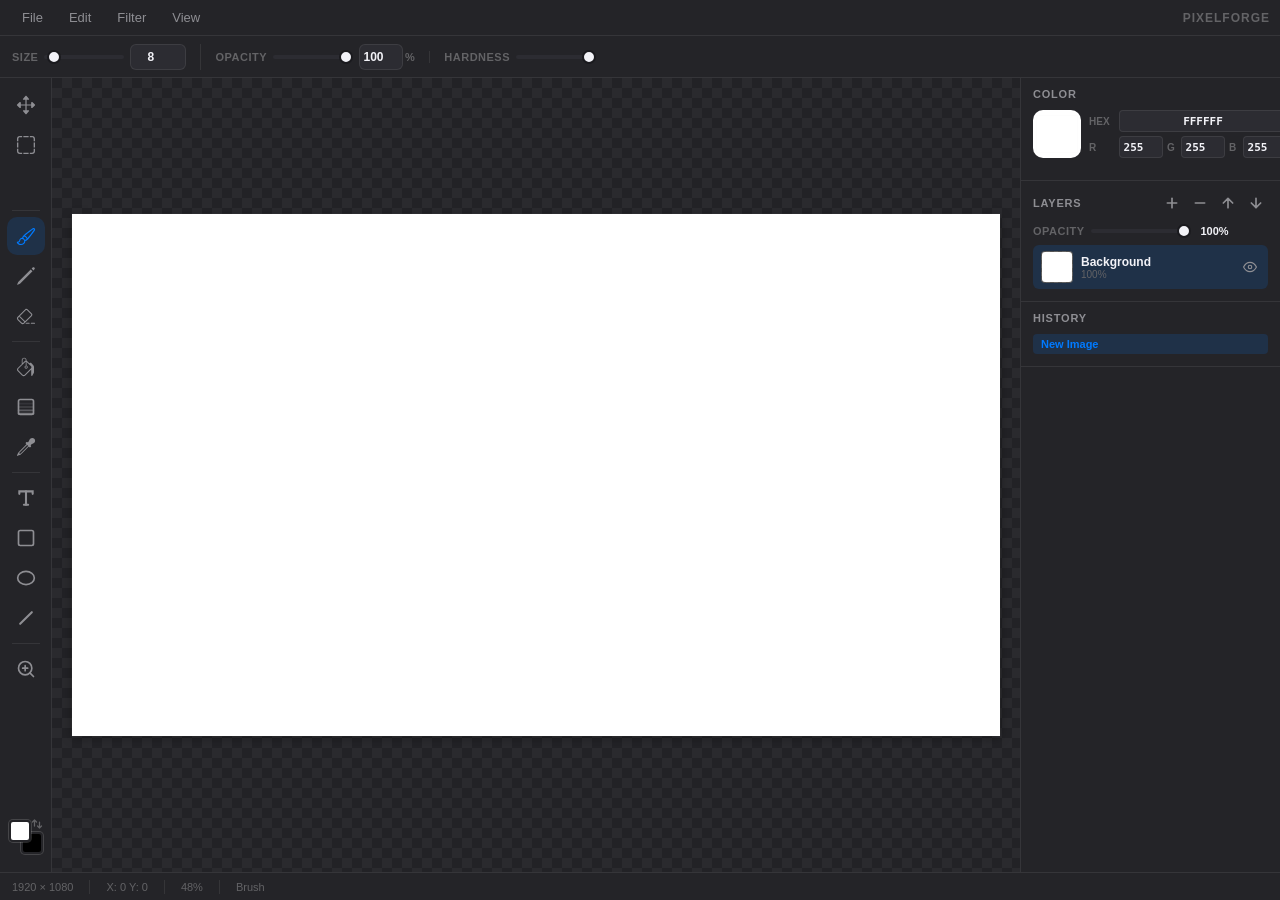
==== index.html @ f6a5c78e "Add files via upload" ====
<!DOCTYPE html>
<html lang="en">
<head>
<meta charset="UTF-8">
<meta name="viewport" content="width=device-width, initial-scale=1.0">
<title>PixelForge — Image Editor</title>
<link rel="stylesheet" href="style.css">
</head>
<body>

<!-- ═══════════════════ MENU BAR ═══════════════════ -->
<div class="menubar">
  <div class="menu-item" data-menu="file">File
    <div class="menu-dropdown" id="menu-file">
      <button class="menu-action" onclick="newImage()">New <span class="shortcut">Ctrl+N</span></button>
      <button class="menu-action" onclick="openImage()">Open <span class="shortcut">Ctrl+O</span></button>
      <div class="menu-sep"></div>
      <button class="menu-action" onclick="saveImage('png')">Export PNG <span class="shortcut">Ctrl+S</span></button>
      <button class="menu-action" onclick="saveImage('jpg')">Export JPG <span class="shortcut">Ctrl+Shift+S</span></button>
      <button class="menu-action" onclick="saveImage('webp')">Export WebP</button>
    </div>
  </div>
  <div class="menu-item" data-menu="edit">Edit
    <div class="menu-dropdown" id="menu-edit">
      <button class="menu-action" onclick="doUndo()">Undo <span class="shortcut">Ctrl+Z</span></button>
      <button class="menu-action" onclick="doRedo()">Redo <span class="shortcut">Ctrl+Y</span></button>
      <div class="menu-sep"></div>
      <button class="menu-action" onclick="selectAll()">Select All <span class="shortcut">Ctrl+A</span></button>
      <button class="menu-action" onclick="clearSelection()">Deselect <span class="shortcut">Ctrl+D</span></button>
      <div class="menu-sep"></div>
      <button class="menu-action" onclick="deleteSelection()">Delete Selection <span class="shortcut">Del</span></button>
      <button class="menu-action" onclick="cropToSelection()">Crop to Selection</button>
    </div>
  </div>
  <div class="menu-item" data-menu="filter">Filter
    <div class="menu-dropdown" id="menu-filter">
      <button class="menu-action" onclick="openFilter('brightness')">Brightness / Contrast</button>
      <button class="menu-action" onclick="openFilter('hsl')">Hue / Saturation</button>
      <div class="menu-sep"></div>
      <button class="menu-action" onclick="openFilter('blur')">Gaussian Blur</button>
      <button class="menu-action" onclick="openFilter('sharpen')">Sharpen</button>
      <div class="menu-sep"></div>
      <button class="menu-action" onclick="openFilter('invert')">Invert Colors</button>
      <button class="menu-action" onclick="openFilter('grayscale')">Grayscale</button>
      <button class="menu-action" onclick="openFilter('sepia')">Sepia</button>
    </div>
  </div>
  <div class="menu-item" data-menu="view">View
    <div class="menu-dropdown" id="menu-view">
      <button class="menu-action" onclick="zoomIn()">Zoom In <span class="shortcut">Ctrl+=</span></button>
      <button class="menu-action" onclick="zoomOut()">Zoom Out <span class="shortcut">Ctrl+-</span></button>
      <button class="menu-action" onclick="zoomFit()">Fit to Window <span class="shortcut">Ctrl+0</span></button>
      <button class="menu-action" onclick="zoom100()">100% <span class="shortcut">Ctrl+1</span></button>
    </div>
  </div>
  <span class="app-title">PixelForge</span>
</div>

<!-- ═══════════════════ OPTIONS BAR ═══════════════════ -->
<div class="options-bar" id="optionsBar">
  <div class="opt-group" id="opt-size">
    <span class="opt-label">Size</span>
    <input type="range" class="opt-range" id="brushSize" min="1" max="200" value="8">
    <input type="number" class="opt-input" id="brushSizeNum" value="8" min="1" max="500">
  </div>
  <div class="opt-group" id="opt-opacity">
    <span class="opt-label">Opacity</span>
    <input type="range" class="opt-range" id="toolOpacity" min="1" max="100" value="100">
    <input type="number" class="opt-input" id="toolOpacityNum" value="100" min="1" max="100" style="width:44px">
    <span class="opt-label" style="margin-left:-4px">%</span>
  </div>
  <div class="opt-group" id="opt-hardness">
    <span class="opt-label">Hardness</span>
    <input type="range" class="opt-range" id="brushHardness" min="0" max="100" value="100">
  </div>
  <div class="opt-group hidden" id="opt-fill-mode">
    <span class="opt-label">Fill</span>
    <select class="opt-select" id="shapeFillMode">
      <option value="stroke">Stroke</option>
      <option value="fill">Fill</option>
      <option value="both">Both</option>
    </select>
  </div>
  <div class="opt-group hidden" id="opt-stroke-width">
    <span class="opt-label">Stroke</span>
    <input type="number" class="opt-input" id="shapeStrokeWidth" value="2" min="1" max="50" style="width:44px">
  </div>
  <div class="opt-group hidden" id="opt-font">
    <span class="opt-label">Font</span>
    <select class="opt-select" id="textFont">
      <option value="Arial">Arial</option>
      <option value="Helvetica">Helvetica</option>
      <option value="Georgia">Georgia</option>
      <option value="Times New Roman">Times New Roman</option>
      <option value="Courier New">Courier New</option>
      <option value="Verdana">Verdana</option>
      <option value="Impact">Impact</option>
    </select>
    <input type="number" class="opt-input" id="textSize" value="24" min="6" max="400" style="width:50px">
    <span class="opt-label" style="margin-left:-4px">px</span>
  </div>
  <div class="opt-group hidden" id="opt-gradient-type">
    <span class="opt-label">Type</span>
    <select class="opt-select" id="gradientType">
      <option value="linear">Linear</option>
      <option value="radial">Radial</option>
    </select>
  </div>
  <div class="opt-group hidden" id="opt-tolerance">
    <span class="opt-label">Tolerance</span>
    <input type="range" class="opt-range" id="fillTolerance" min="0" max="255" value="32">
    <input type="number" class="opt-input" id="fillToleranceNum" value="32" min="0" max="255" style="width:44px">
  </div>
  <div class="opt-group hidden" id="opt-select-type">
    <span class="opt-label">Shape</span>
    <select class="opt-select" id="selectShape">
      <option value="rect">Rectangle</option>
      <option value="ellipse">Ellipse</option>
    </select>
  </div>
</div>

<!-- ═══════════════════ APP BODY ═══════════════════ -->
<div class="app-body">

  <!-- ═══ TOOLBAR ═══ -->
  <div class="toolbar" id="toolbarEl">
    <button class="tool-btn active" data-tool="move" title="Move (V)">
      <span class="tool-icon" style="-webkit-mask-image:url(assets/icons_ui/move.svg);mask-image:url(assets/icons_ui/move.svg)"></span>
    </button>
    <button class="tool-btn" data-tool="select" title="Select (M)">
      <span class="tool-icon" style="-webkit-mask-image:url(assets/icons_ui/rectangle_select.svg);mask-image:url(assets/icons_ui/rectangle_select.svg)"></span>
    </button>
    <button class="tool-btn" data-tool="lasso" title="Lasso (L)">
      <span class="tool-icon" style="-webkit-mask-image:url(file:///C:/Custom%20Scripts/HTML/7%20Web%20Image%20Editor/assets/icons_ui/lasso.svg);mask-image:url(file:///C:/Custom%20Scripts/HTML/7%20Web%20Image%20Editor/assets/icons_ui/lasso.svg)"></span>
    </button>

    <div class="tool-sep"></div>

    <button class="tool-btn" data-tool="brush" title="Brush (B)">
      <span class="tool-icon" style="-webkit-mask-image:url(https://scottsimon1180.github.io/Web-Image-Editor/brush.svg);mask-image:url(https://scottsimon1180.github.io/Web-Image-Editor/brush.svg)"></span>
    </button>
    <button class="tool-btn" data-tool="pencil" title="Pencil (P)">
      <span class="tool-icon" style="-webkit-mask-image:url(assets/icons_ui/pencil.svg);mask-image:url(assets/icons_ui/pencil.svg)"></span>
    </button>
    <button class="tool-btn" data-tool="eraser" title="Eraser (E)">
      <span class="tool-icon" style="-webkit-mask-image:url(assets/icons_ui/eraser.svg);mask-image:url(assets/icons_ui/eraser.svg)"></span>
    </button>

    <div class="tool-sep"></div>

    <button class="tool-btn" data-tool="fill" title="Fill (G)">
      <span class="tool-icon" style="-webkit-mask-image:url(assets/icons_ui/bucket.svg);mask-image:url(assets/icons_ui/bucket.svg)"></span>
    </button>
    <button class="tool-btn" data-tool="gradient" title="Gradient (D)">
      <svg viewBox="0 0 24 24" fill="none" stroke="currentColor" stroke-width="2" stroke-linecap="round"><rect x="3" y="3" width="18" height="18" rx="2"/><line x1="3" y1="12" x2="21" y2="12" opacity="0.3"/><line x1="3" y1="8" x2="21" y2="8" opacity="0.15"/><line x1="3" y1="16" x2="21" y2="16" opacity="0.5"/><line x1="3" y1="20" x2="21" y2="20" opacity="0.7"/></svg>
    </button>
    <button class="tool-btn" data-tool="eyedropper" title="Eyedropper (I)">
      <span class="tool-icon" style="-webkit-mask-image:url(assets/icons_ui/eyedroper.svg);mask-image:url(assets/icons_ui/eyedroper.svg)"></span>
    </button>

    <div class="tool-sep"></div>

    <button class="tool-btn" data-tool="text" title="Text (T)">
      <svg viewBox="0 0 24 24" fill="none" stroke="currentColor" stroke-width="2.5" stroke-linecap="round"><polyline points="4 7 4 4 20 4 20 7"/><line x1="9.5" y1="20" x2="14.5" y2="20"/><line x1="12" y1="4" x2="12" y2="20"/></svg>
    </button>
    <button class="tool-btn" data-tool="rect" title="Rectangle (U)">
      <svg viewBox="0 0 24 24" fill="none" stroke="currentColor" stroke-width="2" stroke-linecap="round"><rect x="3" y="3" width="18" height="18" rx="2"/></svg>
    </button>
    <button class="tool-btn" data-tool="ellipse" title="Ellipse (O)">
      <svg viewBox="0 0 24 24" fill="none" stroke="currentColor" stroke-width="2"><ellipse cx="12" cy="12" rx="10" ry="8"/></svg>
    </button>
    <button class="tool-btn" data-tool="line" title="Line (N)">
      <svg viewBox="0 0 24 24" fill="none" stroke="currentColor" stroke-width="2.5" stroke-linecap="round"><line x1="5" y1="19" x2="19" y2="5"/></svg>
    </button>

    <div class="tool-sep"></div>

    <button class="tool-btn" data-tool="zoom" title="Zoom (Z)">
      <svg viewBox="0 0 24 24" fill="none" stroke="currentColor" stroke-width="2" stroke-linecap="round"><circle cx="11" cy="11" r="8"/><line x1="21" y1="21" x2="16.65" y2="16.65"/><line x1="11" y1="8" x2="11" y2="14"/><line x1="8" y1="11" x2="14" y2="11"/></svg>
    </button>

    <!-- Color wells -->
    <div class="color-wells">
      <div class="color-swap" onclick="swapColors()" title="Swap colors (X)">
        <svg viewBox="0 0 24 24" fill="none" stroke="currentColor" stroke-width="2.5" stroke-linecap="round"><path d="M7 16V4m0 0L3 8m4-4 4 4M17 8v12m0 0 4-4m-4 4-4-4"/></svg>
      </div>
      <div class="color-well fg" id="fgWell" title="Foreground color"></div>
      <div class="color-well bg" id="bgWell" title="Background color"></div>
    </div>
  </div>

  <!-- ═══ WORKSPACE ═══ -->
  <div class="workspace" id="workspace">
    <div class="canvas-wrapper" id="canvasWrapper">
      <canvas id="compositeCanvas"></canvas>
      <canvas id="overlayCanvas"></canvas>
    </div>
  </div>

  <!-- ═══ PANELS ═══ -->
  <div class="panels">
    <!-- Color Panel -->
    <div class="panel">
      <div class="panel-header">
        <span class="panel-title">Color</span>
      </div>
      <div class="panel-body">
        <div class="color-preview-row">
          <div class="color-preview-swatch" id="colorSwatchPreview" style="background:#ffffff">
            <input type="color" id="mainColorPicker" value="#ffffff">
          </div>
          <div class="color-fields">
            <div class="color-field-row">
              <span class="color-field-label">HEX</span>
              <input class="color-field-input" id="hexInput" value="FFFFFF" maxlength="6">
            </div>
            <div class="color-field-row">
              <span class="color-field-label">R</span>
              <input class="color-field-input" id="rInput" type="number" value="255" min="0" max="255">
              <span class="color-field-label" style="width:10px">G</span>
              <input class="color-field-input" id="gInput" type="number" value="255" min="0" max="255">
              <span class="color-field-label" style="width:10px">B</span>
              <input class="color-field-input" id="bInput" type="number" value="255" min="0" max="255">
            </div>
          </div>
        </div>
      </div>
    </div>

    <!-- Layers Panel -->
    <div class="panel">
      <div class="panel-header">
        <span class="panel-title">Layers</span>
        <div class="panel-actions">
          <button class="panel-btn" onclick="addLayer()" title="Add Layer">
            <svg viewBox="0 0 24 24" fill="none" stroke="currentColor" stroke-width="2.5" stroke-linecap="round"><line x1="12" y1="5" x2="12" y2="19"/><line x1="5" y1="12" x2="19" y2="12"/></svg>
          </button>
          <button class="panel-btn" onclick="deleteLayer()" title="Delete Layer">
            <svg viewBox="0 0 24 24" fill="none" stroke="currentColor" stroke-width="2.5" stroke-linecap="round"><line x1="5" y1="12" x2="19" y2="12"/></svg>
          </button>
          <button class="panel-btn" onclick="moveLayerUp()" title="Move Up">
            <svg viewBox="0 0 24 24" fill="none" stroke="currentColor" stroke-width="2.5" stroke-linecap="round"><path d="M12 19V5m0 0-7 7m7-7 7 7"/></svg>
          </button>
          <button class="panel-btn" onclick="moveLayerDown()" title="Move Down">
            <svg viewBox="0 0 24 24" fill="none" stroke="currentColor" stroke-width="2.5" stroke-linecap="round"><path d="M12 5v14m0 0 7-7m-7 7-7-7"/></svg>
          </button>
        </div>
      </div>
      <div class="panel-body">
        <div class="opt-group" style="margin-bottom:8px">
          <span class="opt-label">Opacity</span>
          <input type="range" class="opt-range" id="layerOpacity" min="0" max="100" value="100" style="width:100px">
          <span id="layerOpacityVal" style="font-size:11px;color:var(--text);font-weight:700;width:32px;text-align:right">100%</span>
        </div>
        <div class="layers-list" id="layersList"></div>
      </div>
    </div>

    <!-- History Panel -->
    <div class="panel">
      <div class="panel-header">
        <span class="panel-title">History</span>
      </div>
      <div class="panel-body">
        <div class="history-list" id="historyList"></div>
      </div>
    </div>
  </div>
</div>

<!-- ═══════════════════ STATUS BAR ═══════════════════ -->
<div class="statusbar">
  <span class="status-item" id="statusSize">1920 × 1080</span>
  <span class="status-sep"></span>
  <span class="status-item" id="statusPos">X: 0  Y: 0</span>
  <span class="status-sep"></span>
  <span class="status-item" id="statusZoom">100%</span>
  <span class="status-sep"></span>
  <span class="status-item" id="statusTool">Move</span>
</div>

<!-- ═══════════════════ NEW IMAGE MODAL ═══════════════════ -->
<div class="modal-overlay" id="newImageModal">
  <div class="modal">
    <div class="modal-title">New Image</div>
    <div class="modal-row">
      <span class="modal-label">Width</span>
      <input type="number" class="modal-input" id="newWidth" value="1920" min="1" max="8192">
    </div>
    <div class="modal-row">
      <span class="modal-label">Height</span>
      <input type="number" class="modal-input" id="newHeight" value="1080" min="1" max="8192">
    </div>
    <div class="modal-row">
      <span class="modal-label">Background</span>
      <select class="opt-select" id="newBg" style="flex:1;height:32px">
        <option value="white">White</option>
        <option value="black">Black</option>
        <option value="transparent">Transparent</option>
      </select>
    </div>
    <div class="modal-buttons">
      <button class="modal-btn" onclick="closeModal('newImageModal')">Cancel</button>
      <button class="modal-btn primary" onclick="createNewImage()">Create</button>
    </div>
  </div>
</div>

<!-- ═══════════════════ FILTER MODAL ═══════════════════ -->
<div class="modal-overlay" id="filterModal">
  <div class="modal" style="min-width:380px">
    <div class="modal-title" id="filterTitle">Filter</div>
    <div class="filter-preview"><canvas id="filterPreviewCanvas"></canvas></div>
    <div id="filterControls"></div>
    <div class="modal-buttons">
      <button class="modal-btn" onclick="closeModal('filterModal')">Cancel</button>
      <button class="modal-btn primary" onclick="applyFilter()">Apply</button>
    </div>
  </div>
</div>

<!-- Hidden file input -->
<input type="file" id="fileInput" accept="image/*">


<script src="script.js"></script>
</body>
</html>
---- style.css ----
:root {
  --bg: #1a1a1e;
  --bg-secondary: #242428;
  --bg-tertiary: #2c2c32;
  --bg-hover: #35353d;
  --bg-active: #3e3e48;
  --surface: #2a2a30;
  --surface-raised: #323238;
  --border: rgba(255,255,255,0.08);
  --border-strong: rgba(255,255,255,0.14);
  --text: #f2f2f7;
  --text-secondary: #8e8e93;
  --text-tertiary: #636366;
  --accent: #007aff;
  --accent-hover: #0a84ff;
  --accent-dim: rgba(0,122,255,0.15);
  --danger: #ff3b30;
  --success: #34c759;
  --warning: #ff9500;
  --radius-sm: 6px;
  --radius-md: 10px;
  --radius-lg: 14px;
  --shadow: 0 4px 20px rgba(0,0,0,0.35);
  --shadow-lg: 0 12px 40px rgba(0,0,0,0.5);
  --toolbar-width: 52px;
  --panel-width: 260px;
  --menubar-height: 36px;
  --options-height: 42px;
  --statusbar-height: 28px;
  --font: -apple-system, BlinkMacSystemFont, "SF Pro Display", "Segoe UI", Roboto, Helvetica, Arial, sans-serif;
}

*, *::before, *::after { margin:0; padding:0; box-sizing:border-box; }

html, body {
  width:100%; height:100%; overflow:hidden;
  font-family: var(--font);
  background: var(--bg);
  color: var(--text);
  font-size: 13px;
  user-select: none;
  -webkit-user-select: none;
}

/* ══════════════════ MENU BAR ══════════════════ */
.menubar {
  height: var(--menubar-height);
  background: var(--bg-secondary);
  border-bottom: 1px solid var(--border);
  display: flex;
  align-items: center;
  padding: 0 10px;
  gap: 2px;
  z-index: 200;
  position: relative;
}

.menu-item {
  padding: 4px 12px;
  border-radius: var(--radius-sm);
  font-size: 13px;
  font-weight: 500;
  color: var(--text-secondary);
  cursor: pointer;
  position: relative;
  background: none;
  border: none;
  outline: none;
  display: inline-block;
}
.menu-item:hover, .menu-item.open { background: var(--bg-hover); color: var(--text); }

.menu-dropdown {
  display: none;
  position: absolute;
  top: calc(100% + 4px);
  left: 0;
  min-width: 220px;
  background: var(--bg-tertiary);
  border: 1px solid var(--border-strong);
  border-radius: var(--radius-md);
  padding: 4px;
  box-shadow: var(--shadow-lg);
  z-index: 300;
}
.menu-dropdown.show { display: block; }

.menu-action {
  display: flex;
  align-items: center;
  justify-content: space-between;
  padding: 6px 12px;
  border-radius: var(--radius-sm);
  cursor: pointer;
  font-size: 12.5px;
  color: var(--text);
  background: none;
  border: none;
  width: 100%;
  text-align: left;
  outline: none;
}
.menu-action:hover { background: var(--accent); color: #fff; }
.menu-action .shortcut { color: var(--text-tertiary); font-size: 11px; font-weight: 500; }
.menu-action:hover .shortcut { color: rgba(255,255,255,0.7); }
.menu-sep { height: 1px; background: var(--border); margin: 4px 8px; }

.app-title {
  margin-left: auto;
  font-size: 12px;
  font-weight: 700;
  letter-spacing: 1px;
  text-transform: uppercase;
  color: var(--text-tertiary);
}

/* ══════════════════ OPTIONS BAR ══════════════════ */
.options-bar {
  height: var(--options-height);
  background: var(--bg-secondary);
  border-bottom: 1px solid var(--border);
  display: flex;
  align-items: center;
  padding: 0 12px;
  gap: 14px;
  z-index: 100;
}

.opt-group {
  display: flex;
  align-items: center;
  gap: 6px;
  padding-left: 14px;
  border-left: 1px solid var(--border);
}
.opt-group:first-child { padding-left: 0; border-left: none; }

.opt-label {
  font-size: 11px;
  font-weight: 600;
  color: var(--text-tertiary);
  text-transform: uppercase;
  letter-spacing: 0.5px;
  white-space: nowrap;
}

.opt-input {
  width: 56px;
  height: 26px;
  background: var(--bg-tertiary);
  border: 1px solid var(--border);
  border-radius: var(--radius-sm);
  color: var(--text);
  font-size: 12px;
  font-weight: 600;
  text-align: center;
  outline: none;
  font-family: var(--font);
}
.opt-input:focus { border-color: var(--accent); }

.opt-select {
  height: 26px;
  background: var(--bg-tertiary);
  border: 1px solid var(--border);
  border-radius: var(--radius-sm);
  color: var(--text);
  font-size: 12px;
  font-weight: 500;
  padding: 0 6px;
  outline: none;
  font-family: var(--font);
  cursor: pointer;
}

.opt-range {
  width: 80px;
  height: 4px;
  -webkit-appearance: none;
  appearance: none;
  background: var(--bg-tertiary);
  border-radius: 2px;
  outline: none;
}
.opt-range::-webkit-slider-thumb {
  -webkit-appearance: none;
  width: 14px; height: 14px;
  border-radius: 50%;
  background: var(--text);
  border: 2px solid var(--bg);
  cursor: pointer;
}

.opt-divider {
  width: 1px;
  height: 20px;
  background: var(--border);
}

/* ══════════════════ MAIN LAYOUT ══════════════════ */
.app-body {
  display: flex;
  flex: 1;
  overflow: hidden;
  height: calc(100vh - var(--menubar-height) - var(--options-height) - var(--statusbar-height));
}

/* ══════════════════ TOOLBAR (Left) ══════════════════ */
.toolbar {
  width: var(--toolbar-width);
  background: var(--bg-secondary);
  border-right: 1px solid var(--border);
  display: flex;
  flex-direction: column;
  align-items: center;
  padding: 8px 0;
  gap: 2px;
  flex-shrink: 0;
  overflow-y: auto;
  overflow-x: hidden;
}

.tool-btn {
  width: 38px;
  height: 38px;
  border-radius: var(--radius-md);
  display: flex;
  align-items: center;
  justify-content: center;
  cursor: pointer;
  color: var(--text-secondary);
  background: transparent;
  border: none;
  outline: none;
  transition: background 0.12s, color 0.12s;
  position: relative;
}
.tool-btn:hover { background: var(--bg-hover); color: var(--text); }
.tool-btn.active { background: var(--accent-dim); color: var(--accent); }
.tool-btn svg { width: 20px; height: 20px; }
.tool-btn img {
  width: 20px;
  height: 20px;
  pointer-events: none;
  /* Invert + adjust to match --text-secondary (#8e8e93) on dark bg */
  filter: invert(60%) sepia(5%) saturate(200%) hue-rotate(200deg) brightness(95%);
  transition: filter 0.12s;
}
.tool-btn:hover img {
  /* Match --text (#f2f2f7) */
  filter: invert(95%) sepia(5%) saturate(100%) brightness(105%);
}
.tool-btn.active img {
  /* Match --accent (#007aff) */
  filter: invert(35%) sepia(90%) saturate(2000%) hue-rotate(200deg) brightness(100%);
}

.tool-icon {
  display: block;
  width: 20px;
  height: 20px;
  background-color: currentColor;
  -webkit-mask-size: contain;
  mask-size: contain;
  -webkit-mask-repeat: no-repeat;
  mask-repeat: no-repeat;
  -webkit-mask-position: center;
  mask-position: center;
}

.tool-sep { width: 28px; height: 1px; background: var(--border); margin: 4px 0; }

.color-wells {
  margin-top: auto;
  position: relative;
  width: 38px;
  height: 38px;
  margin-bottom: 8px;
}

.color-well {
  position: absolute;
  width: 22px;
  height: 22px;
  border-radius: 4px;
  border: 2px solid var(--bg-secondary);
  cursor: pointer;
  box-shadow: 0 0 0 1px rgba(255,255,255,0.15);
}
.color-well.fg { top: 2px; left: 2px; z-index: 2; background: #ffffff; }
.color-well.bg { bottom: 2px; right: 2px; z-index: 1; background: #000000; }

.color-swap {
  position: absolute;
  top: 0; right: 0;
  width: 14px; height: 14px;
  cursor: pointer;
  color: var(--text-tertiary);
  z-index: 3;
}
.color-swap svg { width: 12px; height: 12px; }

/* ══════════════════ CANVAS WORKSPACE ══════════════════ */
.workspace {
  flex: 1;
  overflow: hidden;
  position: relative;
  background:
    repeating-conic-gradient(#2a2a2e 0% 25%, #222226 0% 50%) 0 0 / 20px 20px;
  cursor: crosshair;
}

.canvas-wrapper {
  position: absolute;
  transform-origin: 0 0;
  box-shadow: 0 0 0 1px rgba(255,255,255,0.06), var(--shadow);
}

.canvas-wrapper canvas {
  position: absolute;
  top: 0; left: 0;
  display: block;
}

#compositeCanvas {
  z-index: 1;
}

#overlayCanvas {
  z-index: 10;
  pointer-events: none;
}

/* ══════════════════ RIGHT PANELS ══════════════════ */
.panels {
  width: var(--panel-width);
  background: var(--bg-secondary);
  border-left: 1px solid var(--border);
  display: flex;
  flex-direction: column;
  flex-shrink: 0;
  overflow-y: auto;
  overflow-x: hidden;
}

.panel {
  border-bottom: 1px solid var(--border);
}

.panel-header {
  display: flex;
  align-items: center;
  justify-content: space-between;
  padding: 10px 12px;
  cursor: pointer;
}

.panel-title {
  font-size: 11px;
  font-weight: 800;
  text-transform: uppercase;
  letter-spacing: 0.8px;
  color: var(--text-secondary);
}

.panel-actions {
  display: flex;
  gap: 4px;
}

.panel-btn {
  width: 24px;
  height: 24px;
  border-radius: var(--radius-sm);
  display: flex;
  align-items: center;
  justify-content: center;
  cursor: pointer;
  color: var(--text-secondary);
  background: none;
  border: none;
  outline: none;
}
.panel-btn:hover { background: var(--bg-hover); color: var(--text); }
.panel-btn svg { width: 16px; height: 16px; }

.panel-body {
  padding: 0 12px 12px 12px;
}

/* -- Color Panel -- */
.color-preview-row {
  display: flex;
  gap: 8px;
  margin-bottom: 10px;
}

.color-preview-swatch {
  width: 48px;
  height: 48px;
  border-radius: var(--radius-md);
  border: 1px solid var(--border-strong);
  position: relative;
  overflow: hidden;
  flex-shrink: 0;
}

.color-preview-swatch input[type="color"] {
  position: absolute;
  inset: 0;
  width: 100%;
  height: 100%;
  opacity: 0.01;
  cursor: pointer;
  border: none;
}

.color-fields {
  display: flex;
  flex-direction: column;
  gap: 4px;
  flex: 1;
}

.color-field-row {
  display: flex;
  align-items: center;
  gap: 4px;
}

.color-field-label {
  width: 26px;
  font-size: 10px;
  font-weight: 700;
  color: var(--text-tertiary);
}

.color-field-input {
  flex: 1;
  height: 22px;
  background: var(--bg-tertiary);
  border: 1px solid var(--border);
  border-radius: 4px;
  color: var(--text);
  font-size: 11px;
  font-weight: 600;
  text-align: center;
  outline: none;
  font-family: ui-monospace, SFMono-Regular, Menlo, monospace;
}
.color-field-input:focus { border-color: var(--accent); }

/* -- Layers Panel -- */
.layers-list {
  display: flex;
  flex-direction: column;
  gap: 2px;
}

.layer-item {
  display: flex;
  align-items: center;
  gap: 8px;
  padding: 6px 8px;
  border-radius: var(--radius-sm);
  cursor: pointer;
  background: transparent;
  border: none;
  outline: none;
  width: 100%;
  text-align: left;
  color: var(--text);
}
.layer-item:hover { background: var(--bg-hover); }
.layer-item.active { background: var(--accent-dim); }

.layer-thumb {
  width: 32px;
  height: 32px;
  border-radius: 4px;
  background: repeating-conic-gradient(#444 0% 25%, #555 0% 50%) 0 0 / 8px 8px;
  border: 1px solid var(--border);
  flex-shrink: 0;
  overflow: hidden;
  position: relative;
}
.layer-thumb canvas {
  width: 100%;
  height: 100%;
  display: block;
}

.layer-info {
  flex: 1;
  min-width: 0;
}

.layer-name {
  font-size: 12px;
  font-weight: 600;
  white-space: nowrap;
  overflow: hidden;
  text-overflow: ellipsis;
}

.layer-opacity-text {
  font-size: 10px;
  color: var(--text-tertiary);
}

.layer-vis {
  width: 20px;
  height: 20px;
  display: flex;
  align-items: center;
  justify-content: center;
  color: var(--text-secondary);
  cursor: pointer;
  flex-shrink: 0;
  border: none;
  background: none;
  outline: none;
  border-radius: 4px;
}
.layer-vis:hover { color: var(--text); background: var(--bg-hover); }
.layer-vis.hidden-layer { color: var(--text-tertiary); opacity: 0.5; }
.layer-vis svg { width: 14px; height: 14px; }

/* -- History Panel -- */
.history-list {
  display: flex;
  flex-direction: column;
  gap: 1px;
  max-height: 200px;
  overflow-y: auto;
}

.history-item {
  padding: 4px 8px;
  font-size: 11px;
  font-weight: 500;
  border-radius: 4px;
  color: var(--text-secondary);
  cursor: pointer;
  background: none;
  border: none;
  outline: none;
  text-align: left;
  width: 100%;
}
.history-item:hover { background: var(--bg-hover); }
.history-item.current { background: var(--accent-dim); color: var(--accent); font-weight: 700; }
.history-item.future { color: var(--text-tertiary); opacity: 0.5; }

/* ══════════════════ STATUS BAR ══════════════════ */
.statusbar {
  height: var(--statusbar-height);
  background: var(--bg-secondary);
  border-top: 1px solid var(--border);
  display: flex;
  align-items: center;
  padding: 0 12px;
  gap: 16px;
  font-size: 11px;
  color: var(--text-tertiary);
  font-weight: 500;
}

.status-item { white-space: nowrap; }
.status-sep { width: 1px; height: 14px; background: var(--border); }

/* ══════════════════ MODAL / DIALOG ══════════════════ */
.modal-overlay {
  display: none;
  position: fixed;
  inset: 0;
  background: rgba(0,0,0,0.5);
  z-index: 500;
  align-items: center;
  justify-content: center;
}
.modal-overlay.show { display: flex; }

.modal {
  background: var(--bg-tertiary);
  border: 1px solid var(--border-strong);
  border-radius: var(--radius-lg);
  box-shadow: var(--shadow-lg);
  padding: 20px;
  min-width: 320px;
  max-width: 480px;
}

.modal-title {
  font-size: 14px;
  font-weight: 800;
  margin-bottom: 16px;
  text-transform: uppercase;
  letter-spacing: 0.8px;
  color: var(--text-secondary);
}

.modal-row {
  display: flex;
  align-items: center;
  gap: 10px;
  margin-bottom: 12px;
}

.modal-label {
  width: 80px;
  font-size: 12px;
  font-weight: 600;
  color: var(--text-secondary);
}

.modal-input {
  flex: 1;
  height: 32px;
  background: var(--bg);
  border: 1px solid var(--border);
  border-radius: var(--radius-sm);
  color: var(--text);
  font-size: 13px;
  font-weight: 600;
  text-align: center;
  outline: none;
  font-family: var(--font);
  padding: 0 10px;
}
.modal-input:focus { border-color: var(--accent); }

.modal-buttons {
  display: flex;
  gap: 8px;
  justify-content: flex-end;
  margin-top: 18px;
}

.modal-btn {
  padding: 8px 20px;
  border-radius: var(--radius-md);
  font-size: 13px;
  font-weight: 700;
  cursor: pointer;
  border: 1px solid var(--border);
  background: var(--surface-raised);
  color: var(--text);
  outline: none;
  font-family: var(--font);
}
.modal-btn:hover { background: var(--bg-hover); }
.modal-btn.primary {
  background: var(--accent);
  border-color: var(--accent);
  color: #fff;
}
.modal-btn.primary:hover { background: var(--accent-hover); }

/* ══════════════════ FILTER DIALOG ══════════════════ */
.filter-preview {
  width: 100%;
  height: 160px;
  background: repeating-conic-gradient(#333 0% 25%, #3a3a3a 0% 50%) 0 0 / 12px 12px;
  border-radius: var(--radius-md);
  border: 1px solid var(--border);
  margin-bottom: 14px;
  overflow: hidden;
  display: flex;
  align-items: center;
  justify-content: center;
}
.filter-preview canvas {
  max-width: 100%;
  max-height: 100%;
  display: block;
}

.filter-slider-row {
  display: flex;
  align-items: center;
  gap: 10px;
  margin-bottom: 10px;
}

.filter-slider-label {
  width: 80px;
  font-size: 12px;
  font-weight: 600;
  color: var(--text-secondary);
}

.filter-slider {
  flex: 1;
  -webkit-appearance: none;
  appearance: none;
  height: 4px;
  background: var(--bg);
  border-radius: 2px;
  outline: none;
}
.filter-slider::-webkit-slider-thumb {
  -webkit-appearance: none;
  width: 16px; height: 16px;
  border-radius: 50%;
  background: var(--text);
  border: 2px solid var(--bg);
  cursor: pointer;
}

.filter-slider-value {
  width: 40px;
  text-align: right;
  font-size: 12px;
  font-weight: 700;
  color: var(--text);
  font-family: ui-monospace, SFMono-Regular, Menlo, monospace;
}

/* ══════════════════ GRADIENT EDITOR ══════════════════ */
.gradient-bar-wrap {
  width: 100%;
  height: 28px;
  border-radius: var(--radius-sm);
  border: 1px solid var(--border);
  overflow: hidden;
  margin-bottom: 10px;
  position: relative;
  cursor: crosshair;
  background: repeating-conic-gradient(#444 0% 25%, #555 0% 50%) 0 0 / 8px 8px;
}

.gradient-bar {
  width: 100%;
  height: 100%;
}

.gradient-stops {
  display: flex;
  gap: 6px;
  flex-wrap: wrap;
  margin-bottom: 10px;
}

.gradient-stop-chip {
  display: flex;
  align-items: center;
  gap: 4px;
  padding: 3px 8px;
  border-radius: 20px;
  background: var(--bg);
  border: 1px solid var(--border);
  font-size: 11px;
  font-weight: 600;
  cursor: pointer;
}

.gradient-stop-swatch {
  width: 12px;
  height: 12px;
  border-radius: 50%;
  border: 1px solid rgba(255,255,255,0.2);
}

/* ══════════════════ SCROLLBAR ══════════════════ */
::-webkit-scrollbar { width: 6px; height: 6px; }
::-webkit-scrollbar-track { background: transparent; }
::-webkit-scrollbar-thumb { background: var(--bg-hover); border-radius: 3px; }
::-webkit-scrollbar-thumb:hover { background: var(--bg-active); }

/* ══════════════════ UTILITY ══════════════════ */
.hidden { display: none !important; }
input[type="file"] { display: none; }
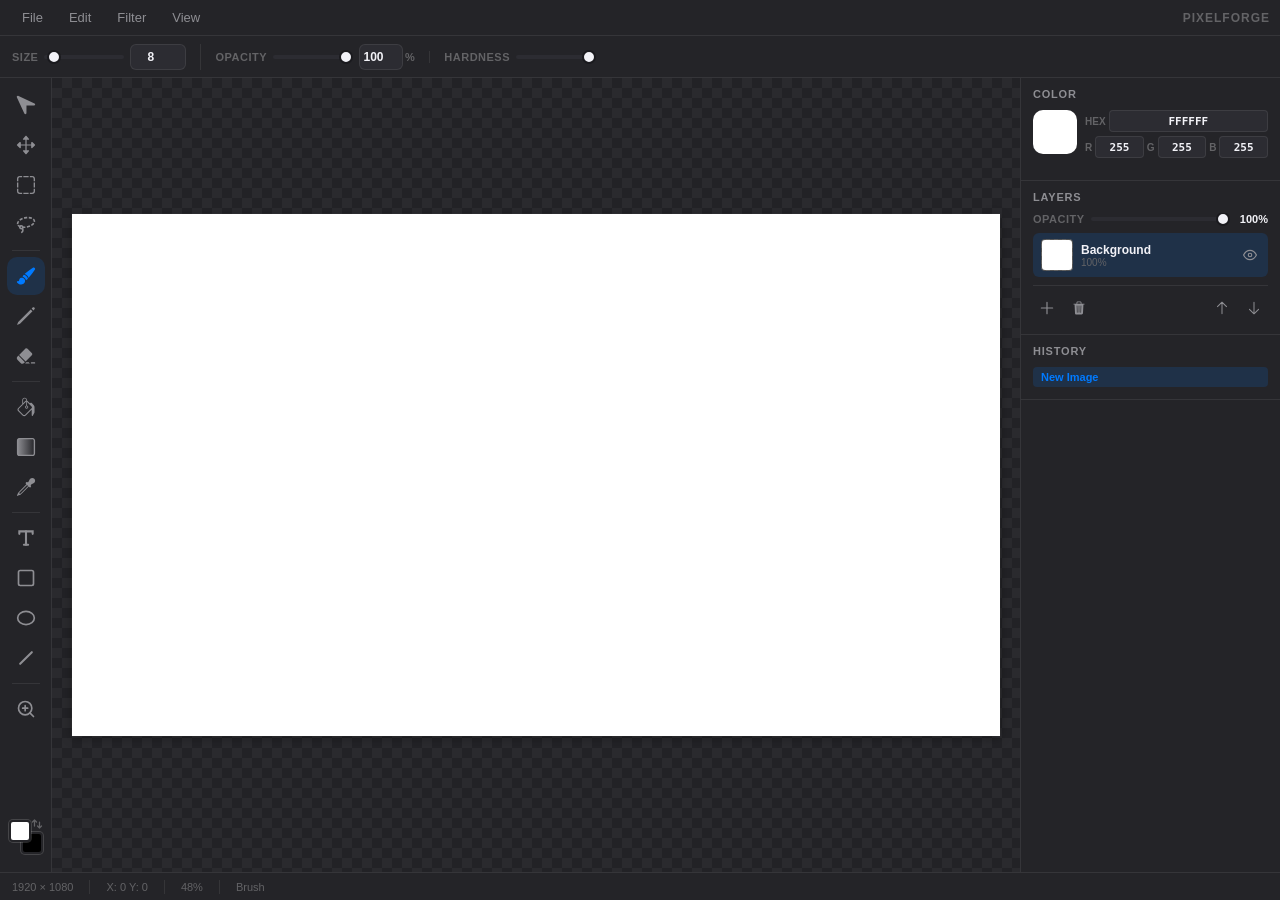
==== commit f218c743: "Add files via upload" ====
--- a/index.html
+++ b/index.html
@@ -112,11 +112,31 @@
     <input type="number" class="opt-input" id="fillToleranceNum" value="32" min="0" max="255" style="width:44px">
   </div>
   <div class="opt-group hidden" id="opt-select-type">
-    <span class="opt-label">Shape</span>
-    <select class="opt-select" id="selectShape">
-      <option value="rect">Rectangle</option>
-      <option value="ellipse">Ellipse</option>
-    </select>
+    <button class="opt-icon-btn active" id="optSelectRect" onclick="setSelectShape('rect')" title="Rectangle Select">
+      <svg xmlns="http://www.w3.org/2000/svg" viewBox="-1 -1 20.37 20.36"><path d="M0 5.31h1.38V3.1c0-1.12.6-1.7 1.69-1.7h2.2V0H3.04C1.02 0 0 1.03 0 3.03zm6.51-3.9h5.34V0H6.51zm10.48 3.9h1.38V3.03c0-1.99-1.03-3.01-3.05-3.01h-2.22v1.38h2.2c1.07 0 1.69.58 1.69 1.7zM16.98 11.84h1.38V6.56h-1.38zm-3.88 6.54h2.22c2.02 0 3.05-1.02 3.05-3.01v-2.28h-1.38v2.21c0 1.12-.62 1.7-1.69 1.7h-2.2zm-6.6 0h5.35V17H6.51zM3.04 18.38h2.22V17H3.07c-1.09 0-1.7-.58-1.7-1.7v-2.21H0v2.28c0 2 1.02 3.01 3.04 3.01zM0 11.84h1.38V6.56H0z" fill="currentColor"/></svg>
+    </button>
+    <button class="opt-icon-btn" id="optSelectEllipse" onclick="setSelectShape('ellipse')" title="Ellipse Select">
+      <svg xmlns="http://www.w3.org/2000/svg" viewBox="-1 -1 22.35 22.35"><path d="M1.46094 10.1797C1.46094 9.21875 1.61719 8.28906 1.90625 7.4375L0.554688 6.875C0.203125 7.91406 0 9.02344 0 10.1797C0 11.3281 0.203125 12.4453 0.5625 13.4844L1.90625 12.9219C1.625 12.0703 1.46094 11.1406 1.46094 10.1797ZM6.25781 2.375L5.70312 1.0625C3.6875 2.05469 2.03906 3.70312 1.04688 5.71875L2.375 6.28125C3.21094 4.59375 4.57812 3.22656 6.25781 2.375ZM10.1641 1.46094C11.125 1.46094 12.0547 1.61719 12.9219 1.90625L13.4688 0.570312C12.4297 0.203125 11.3203 0 10.1641 0C9.01562 0 7.89062 0.203125 6.85156 0.570312L7.41406 1.90625C8.28125 1.60938 9.20312 1.46094 10.1641 1.46094ZM17.9688 6.27344L19.2969 5.71875C18.2969 3.69531 16.6406 2.04688 14.625 1.04688L14.0703 2.375C15.7578 3.21875 17.125 4.57812 17.9688 6.27344ZM18.8906 10.1797C18.8906 11.1406 18.7344 12.0703 18.4531 12.9297L19.7812 13.4922C20.1484 12.4531 20.3516 11.3281 20.3516 10.1797C20.3516 9.02344 20.1484 7.90625 19.7812 6.86719L18.4531 7.42969C18.7422 8.28906 18.8906 9.21875 18.8906 10.1797ZM14.0703 17.9766L14.625 19.3047C16.6484 18.3047 18.3047 16.6562 19.2891 14.6406L17.9766 14.0859C17.1328 15.7734 15.7656 17.1406 14.0703 17.9766ZM10.1719 18.8984C9.20312 18.8984 8.28125 18.7422 7.41406 18.4453L6.85938 19.7891C7.89844 20.1484 9.02344 20.3516 10.1719 20.3516C11.3281 20.3516 12.4375 20.1562 13.4766 19.7969L12.9141 18.4609C12.0469 18.7422 11.1328 18.8984 10.1719 18.8984ZM2.38281 14.0859L1.04688 14.6406C2.04688 16.6562 3.69531 18.3047 5.71094 19.2969L6.25781 17.9688C4.57812 17.1328 3.21094 15.7656 2.38281 14.0859Z" fill="currentColor"/></svg>
+    </button>
+  </div>
+  <div class="opt-group hidden" id="opt-lasso-type">
+    <button class="opt-icon-btn active" id="optLassoFree" onclick="setLassoMode('free')" title="Freeform Lasso">
+      <svg xmlns="http://www.w3.org/2000/svg" viewBox="-0.63 0.93 25.22 22.66"><path fill="currentColor" d="M9.53,16.16c-0.01,0-0.02,0-0.03,0c-0.85,0-1.69-0.06-2.49-0.18L7.31,14c0.7,0.11,1.49,0.15,2.22,0.16 c0.5,0,1.01-0.02,1.53-0.07l0.18,1.99C10.66,16.13,10.09,16.16,9.53,16.16z M13.32,15.78l-0.38-1.96c1.28-0.25,2.49-0.62,3.61-1.11 l0.79,1.84C16.09,15.09,14.74,15.5,13.32,15.78z M4.9,15.49c-1.71-0.56-3.02-1.46-3.78-2.58l1.66-1.12c0.51,0.75,1.46,1.38,2.74,1.8 L4.9,15.49z M19.24,13.58l-1.03-1.72c1.17-0.7,2.09-1.51,2.68-2.34l1.63,1.15C21.78,11.73,20.65,12.74,19.24,13.58z M0.45,11.28 c-0.05-0.27-0.08-0.54-0.08-0.82c0-1.24,0.53-2.51,1.55-3.68l1.51,1.31c-0.69,0.8-1.06,1.62-1.06,2.37c0,0.15,0.01,0.29,0.04,0.44 L0.45,11.28z M23.51,8.49l-1.96-0.39c0.03-0.16,0.05-0.32,0.05-0.48c0-0.15-0.01-0.29-0.04-0.44c-0.12-0.6-0.48-1.15-1.07-1.62 L21.74,4c0.95,0.77,1.57,1.74,1.77,2.8c0.05,0.27,0.08,0.54,0.08,0.82C23.59,7.9,23.56,8.2,23.51,8.49z M4.74,6.88l-1.2-1.6 C4.6,4.49,5.87,3.8,7.29,3.25l0.72,1.87C6.76,5.6,5.66,6.2,4.74,6.88z M19.01,4.7c-1-0.41-2.24-0.67-3.58-0.76l0.12-2 c1.58,0.1,2.99,0.4,4.21,0.9L19.01,4.7z M9.81,4.54L9.29,2.6c0.45-0.12,0.91-0.22,1.38-0.32c0.93-0.18,1.86-0.3,2.77-0.35l0.11,2 c-0.82,0.04-1.66,0.15-2.5,0.31C10.63,4.33,10.21,4.43,9.81,4.54z"/><path fill="currentColor" d="M6,17.93c-0.56,0-1.11-0.17-1.59-0.49c-0.63-0.43-1.06-1.07-1.2-1.82c-0.3-1.54,0.71-3.04,2.25-3.34 c1.54-0.3,3.04,0.71,3.34,2.25c0.15,0.75-0.01,1.51-0.43,2.14c-0.43,0.63-1.07,1.06-1.82,1.2C6.37,17.91,6.19,17.93,6,17.93z M6.01,14.23c-0.05,0-0.11,0-0.16,0.02c-0.46,0.09-0.76,0.54-0.67,1c0.04,0.22,0.17,0.42,0.36,0.54c0.19,0.13,0.41,0.17,0.64,0.13 c0.22-0.04,0.42-0.17,0.54-0.36c0.13-0.19,0.17-0.41,0.13-0.64C6.77,14.51,6.41,14.23,6.01,14.23z"/><path fill="currentColor" d="M6.02,22.59l-0.38-1.96c0.6-0.12,0.99-0.36,1.2-0.75c0.49-0.9,0.06-2.44-0.15-2.96l1.85-0.75c0.11,0.28,1.08,2.77,0.06,4.66 C8.25,21.47,7.52,22.3,6.02,22.59z"/></svg>
+    </button>
+    <button class="opt-icon-btn" id="optLassoPoly" onclick="setLassoMode('poly')" title="Polygonal Lasso">
+      <svg xmlns="http://www.w3.org/2000/svg" viewBox="0.63 -0.65 24.39 23.31"><path d="M6.67,11.3L6.1,9.76l-1.69,0.62l0.54,1.47c-0.86,0.63-1.33,1.72-1.12,2.83c0.14,0.75,0.57,1.39,1.2,1.82 C5.52,16.83,6.07,17,6.63,17c0.19,0,0.37-0.02,0.55-0.06c0.13-0.03,0.26-0.07,0.39-0.11c0.15,0.67,0.22,1.53-0.1,2.12 c-0.21,0.39-0.6,0.63-1.2,0.75l0.38,1.96c1.5-0.29,2.23-1.12,2.58-1.76c0.95-1.76,0.18-4.03-0.02-4.55 c0.06-0.12,0.1-0.25,0.14-0.38l2.36,0.02l0.02-1.8L9.3,13.17C8.89,12.06,7.84,11.31,6.67,11.3z M6.81,14.99 c-0.23,0.04-0.45,0-0.64-0.13c-0.19-0.12-0.32-0.32-0.36-0.54c-0.09-0.46,0.21-0.91,0.67-1c0.05-0.02,0.11-0.02,0.16-0.02 c0.4,0,0.76,0.28,0.84,0.69c0.04,0.23,0,0.45-0.13,0.64C7.23,14.82,7.03,14.95,6.81,14.99z" fill="currentColor"/><polygon points="14.8,4.23 12.77,5.73 11.21,5.32 10.75,7.07 13.15,7.69 15.87,5.68" fill="currentColor"/><polygon points="19.24,3.2 20.83,2.67 20.07,0.35 16.01,3.34 17.08,4.79" fill="currentColor"/><rect x="20.34" y="4.25" transform="matrix(0.9494 -0.3141 0.3141 0.9494 -1.0466 7.0124)" width="1.8" height="5" fill="currentColor"/><polygon points="5.59,8.36 4.51,5.44 9.3,6.69 9.76,4.95 4.92,3.69 4.48,5.36 3.92,3.82 3.47,3.31 1.63,2.83 3.9,8.98" fill="currentColor"/><polygon points="17.43,13.25 13.23,13.21 13.21,15.01 17.81,15.05 18.53,14.73 17.8,13.08" fill="currentColor"/><polygon points="23.35,10.27 21.64,10.83 21.8,11.31 19.17,12.47 19.9,14.12 24.02,12.29" fill="currentColor"/></svg>
+    </button>
+  </div>
+  <div class="opt-group hidden" id="opt-sel-mode">
+    <button class="opt-mode-btn active" id="optSelNew" onclick="setSelectionMode('new')" title="New Selection">New</button>
+    <button class="opt-mode-btn" id="optSelAdd" onclick="setSelectionMode('add')" title="Add to Selection">Add</button>
+    <button class="opt-mode-btn" id="optSelSub" onclick="setSelectionMode('subtract')" title="Subtract from Selection">Sub</button>
+  </div>
+  <div class="opt-group hidden" id="opt-transform-sel">
+    <label class="opt-checkbox-label">
+      <input type="checkbox" id="optTransformSel" onchange="toggleTransformSelection(this.checked)">
+      <span>Transform</span>
+    </label>
   </div>
 </div>
 
@@ -126,37 +146,40 @@
   <!-- ═══ TOOLBAR ═══ -->
   <div class="toolbar" id="toolbarEl">
     <button class="tool-btn active" data-tool="move" title="Move (V)">
-      <span class="tool-icon" style="-webkit-mask-image:url(assets/icons_ui/move.svg);mask-image:url(assets/icons_ui/move.svg)"></span>
-    </button>
-    <button class="tool-btn" data-tool="select" title="Select (M)">
-      <span class="tool-icon" style="-webkit-mask-image:url(assets/icons_ui/rectangle_select.svg);mask-image:url(assets/icons_ui/rectangle_select.svg)"></span>
-    </button>
-    <button class="tool-btn" data-tool="lasso" title="Lasso (L)">
-      <span class="tool-icon" style="-webkit-mask-image:url(file:///C:/Custom%20Scripts/HTML/7%20Web%20Image%20Editor/assets/icons_ui/lasso.svg);mask-image:url(file:///C:/Custom%20Scripts/HTML/7%20Web%20Image%20Editor/assets/icons_ui/lasso.svg)"></span>
+      <svg xmlns="http://www.w3.org/2000/svg" viewBox="287 287.05 26 25.89"><path d="M310.52 300.61l-9.66.04c-.17 0-.23.07-.23.24l-.03 9.59c0 1.67-2.01 2.03-2.75.45l-9.63-20.64c-.76-1.66.54-2.74 2.11-2l20.75 9.65c1.34.66 1.04 2.66-.66 2.67z" fill="currentColor"/></svg>
+    </button>
+    <button class="tool-btn" data-tool="pan" title="Pan / Hand (H)">
+      <svg xmlns="http://www.w3.org/2000/svg" viewBox="-1 -1 24.8 24.9"><path d="M8.44 5.01h5.91c.8 0 1.25-.83.67-1.45L12.09.32c-.39-.43-.99-.42-1.38.01L7.79 3.55c-.59.63-.14 1.46.65 1.46zM17.8 8.5v5.91c0 .8.83 1.25 1.45.67l3.22-2.92c.43-.4.44-1 .01-1.39l-3.23-2.93c-.62-.58-1.45-.13-1.45.66zM14.36 17.9H8.44c-.8 0-1.24.83-.66 1.45l2.93 3.23c.4.44 1 .42 1.38-.01l2.92-3.23c.58-.62.14-1.44-.65-1.44zM5 14.41V8.5c0-.8-.83-1.24-1.45-.66L.33 10.76c-.42.39-.45.98-.01 1.39l3.23 2.93c.62.58 1.45.13 1.45-.67zM11.4 20.13c.42 0 .77-.34.77-.76V3.54c0-.41-.35-.76-.77-.76-.41 0-.76.35-.76.76v15.83c0 .42.35.76.76.76zM2.74 11.45c0 .42.34.77.77.77h15.82c.41 0 .77-.35.77-.77 0-.42-.36-.76-.77-.76H3.51c-.43 0-.77.34-.77.76z" fill="currentColor"/></svg>
+    </button>
+    <button class="tool-btn" data-tool="select" id="selectToolBtn" title="Select (M)">
+      <svg xmlns="http://www.w3.org/2000/svg" viewBox="-1 -1 20.37 20.36"><path d="M0 5.31h1.38V3.1c0-1.12.6-1.7 1.69-1.7h2.2V0H3.04C1.02 0 0 1.03 0 3.03zm6.51-3.9h5.34V0H6.51zm10.48 3.9h1.38V3.03c0-1.99-1.03-3.01-3.05-3.01h-2.22v1.38h2.2c1.07 0 1.69.58 1.69 1.7zM16.98 11.84h1.38V6.56h-1.38zm-3.88 6.54h2.22c2.02 0 3.05-1.02 3.05-3.01v-2.28h-1.38v2.21c0 1.12-.62 1.7-1.69 1.7h-2.2zm-6.6 0h5.35V17H6.51zM3.04 18.38h2.22V17H3.07c-1.09 0-1.7-.58-1.7-1.7v-2.21H0v2.28c0 2 1.02 3.01 3.04 3.01zM0 11.84h1.38V6.56H0z" fill="currentColor"/></svg>
+    </button>
+    <button class="tool-btn" data-tool="lasso" id="lassoToolBtn" title="Lasso (L)">
+      <svg xmlns="http://www.w3.org/2000/svg" viewBox="-0.63 0.93 25.22 22.66"><path d="M9.53 16.16c-.01 0-.02 0-.03 0-.85 0-1.69-.06-2.49-.18L7.31 14c.7.11 1.49.15 2.22.16.5 0 1.01-.02 1.53-.07l.18 1.99c-.58.05-1.15.08-1.71.08zm3.79-.38l-.38-1.96c1.28-.25 2.49-.62 3.61-1.11l.79 1.84c-1.25.54-2.6.95-4.02 1.23zM4.9 15.49c-1.71-.56-3.02-1.46-3.78-2.58l1.66-1.12c.51.75 1.46 1.38 2.74 1.8l-.62 1.9zm14.34-1.91l-1.03-1.72c1.17-.7 2.09-1.51 2.68-2.34l1.63 1.15c-.74 1.06-1.87 2.07-3.28 2.91zM.45 11.28c-.05-.27-.08-.54-.08-.82 0-1.24.53-2.51 1.55-3.68l1.51 1.31c-.69.8-1.06 1.62-1.06 2.37 0 .15.01.29.04.44L.45 11.28zm23.06-2.79l-1.96-.39c.03-.16.05-.32.05-.48 0-.15-.01-.29-.04-.44-.12-.6-.48-1.15-1.07-1.62L21.74 4c.95.77 1.57 1.74 1.77 2.8.05.27.08.54.08.82 0 .28-.03.58-.08.87zM4.74 6.88l-1.2-1.6C4.6 4.49 5.87 3.8 7.29 3.25l.72 1.87C6.76 5.6 5.66 6.2 4.74 6.88zm14.27-2.18c-1-.41-2.24-.67-3.58-.76l.12-2c1.58.1 2.99.4 4.21.9l-.75 1.86zM9.81 4.54L9.29 2.6c.45-.12.91-.22 1.38-.32.93-.18 1.86-.3 2.77-.35l.11 2c-.82.04-1.66.15-2.5.31-.42.09-.84.19-1.24.3z" fill="currentColor"/><path d="M6 17.93c-.56 0-1.11-.17-1.59-.49-.63-.43-1.06-1.07-1.2-1.82-.3-1.54.71-3.04 2.25-3.34 1.54-.3 3.04.71 3.34 2.25.15.75-.01 1.51-.43 2.14-.43.63-1.07 1.06-1.82 1.2-.18.03-.36.06-.55.06zm.01-3.7c-.05 0-.11 0-.16.02-.46.09-.76.54-.67 1 .04.22.17.42.36.54.19.13.41.17.64.13.22-.04.42-.17.54-.36.13-.19.17-.41.13-.64-.08-.41-.44-.69-.84-.69z" fill="currentColor"/><path d="M6.02 22.59l-.38-1.96c.6-.12.99-.36 1.2-.75.49-.9.06-2.44-.15-2.96l1.85-.75c.11.28 1.08 2.77.06 4.66-.35.64-1.08 1.47-2.58 1.76z" fill="currentColor"/></svg>
     </button>
 
     <div class="tool-sep"></div>
 
     <button class="tool-btn" data-tool="brush" title="Brush (B)">
-      <span class="tool-icon" style="-webkit-mask-image:url(https://scottsimon1180.github.io/Web-Image-Editor/brush.svg);mask-image:url(https://scottsimon1180.github.io/Web-Image-Editor/brush.svg)"></span>
+      <svg xmlns="http://www.w3.org/2000/svg" viewBox="-1 -0.81 23.64 22.05"><path d="M.21 17.82c1.66 2.38 5.33 3.19 7.66 1.56 2.02-1.4 2.47-3.58 1.13-5.5-1.2-1.73-3.37-2.2-4.8-1.19-1.66 1.17-.98 2.78-2 3.5-.84.59-1.43.22-1.91.55-.32.2-.44.58-.08 1.08zm9.13-5.32c.73.73 1.26 1.68 1.39 2.5.77-.15 1.41-.53 2.09-1.22.09-.09.19-.18.27-.28-.43-2.41-2.4-4.33-4.74-4.75-.1.09-.2.18-.29.27-.69.69-1.07 1.33-1.21 2.1.8.12 1.76.63 2.49 1.38zm9.61-11.98c-.54.39-6.39 4.44-9.78 7.47 2.24.66 4.01 2.39 4.68 4.69 3.04-3.39 7.08-9.24 7.47-9.79 1.12-1.59-.87-3.49-2.37-2.37z" fill="currentColor"/></svg>
     </button>
     <button class="tool-btn" data-tool="pencil" title="Pencil (P)">
-      <span class="tool-icon" style="-webkit-mask-image:url(assets/icons_ui/pencil.svg);mask-image:url(assets/icons_ui/pencil.svg)"></span>
+      <svg xmlns="http://www.w3.org/2000/svg" viewBox="-1 -0.95 18.03 17.94"><path d="M2.6 15.04L13.87 3.79l-1.6-1.61L1 13.43l-.98 2.16c-.09.22.16.47.38.37zm12.1-12.06l.95-.94c.48-.48.51-.99.08-1.42l-.28-.28c-.42-.42-.94-.38-1.41.09l-.95.94z" fill="currentColor"/></svg>
     </button>
     <button class="tool-btn" data-tool="eraser" title="Eraser (E)">
-      <span class="tool-icon" style="-webkit-mask-image:url(assets/icons_ui/eraser.svg);mask-image:url(assets/icons_ui/eraser.svg)"></span>
+      <svg xmlns="http://www.w3.org/2000/svg" viewBox="0.24 0.28 25.27 21.57"><path d="M17.62 19.76c0 .38-.32.69-.7.69h-5.18l1.38-1.38h3.1c.38 0 .7.31.7.69z" fill="currentColor"/><path d="M24.51 19.76c0 .38-.31.69-.69.69h-4.15c-.38 0-.69-.31-.69-.69 0-.38.31-.7.69-.7h4.15c.38 0 .69.32.69.7z" fill="currentColor"/><path d="M4.15 9.7l8.24 8.23 7.79-7.79c.85-.84.84-2.05-.03-2.91l-5.3-5.3c-.86-.87-2.06-.88-2.91-.03L4.15 9.7zM2.33 16.02l3.73 3.74c1.41 1.4 3.06 1.45 4.39.12l1.06-1.05L3.27 10.58l-1.06 1.05c-1.34 1.34-1.29 2.98.12 4.39z" fill="currentColor"/></svg>
     </button>
 
     <div class="tool-sep"></div>
 
     <button class="tool-btn" data-tool="fill" title="Fill (G)">
-      <span class="tool-icon" style="-webkit-mask-image:url(assets/icons_ui/bucket.svg);mask-image:url(assets/icons_ui/bucket.svg)"></span>
+      <svg xmlns="http://www.w3.org/2000/svg" viewBox="-1 -1 24.27 26.13"><path d="M1.08 17.53l5.52 5.52c1.42 1.43 2.87 1.44 4.28.03l8.52-8.52c1.37-1.38 1.36-2.89-.02-4.27L13.85 4.77c-1.42-1.42-2.87-1.45-4.29-.02L1.05 13.25c-1.43 1.41-1.39 2.86.03 4.28zm.99-.96c-.78-.77-.77-1.6.01-2.39l8.41-8.41c.78-.78 1.61-.78 2.38-.01l5.49 5.49c.77.77.77 1.61-.01 2.39L9.95 22.05c-.77.77-1.61.77-2.39.01zm9.9-2.28c1.15 0 2.09-.94 2.09-2.1 0-1.15-.94-2.09-2.1-2.09-1.15 0-2.1.94-2.1 2.09 0 1.16.95 2.1 2.1 2.1zm0-.97c-.63 0-1.13-.5-1.13-1.13 0-.61.5-1.12 1.13-1.12.61 0 1.12.51 1.12 1.12 0 .63-.51 1.13-1.12 1.13zm-.52-2.58h1.05V3.25c0-1.94-1.27-3.25-3.13-3.25-1.86 0-3.12 1.31-3.12 3.25v5.55l1.06-1.05V3.25c0-1.29.84-2.16 2.06-2.16 1.23 0 2.07.87 2.07 2.16zM16.07 7.68l3.72 3.93v1.63l-1.2 1.39v8.36c0 .88 1.03.98 1.41.36l1.78-3.03c.39-.65.5-1.01.5-2.03v-6.04c0-.92-.2-1.83-.93-2.56l-2.69-2.7c-.58-.57-1.37-.54-1.84-.07z" fill="currentColor"/></svg>
     </button>
     <button class="tool-btn" data-tool="gradient" title="Gradient (D)">
-      <svg viewBox="0 0 24 24" fill="none" stroke="currentColor" stroke-width="2" stroke-linecap="round"><rect x="3" y="3" width="18" height="18" rx="2"/><line x1="3" y1="12" x2="21" y2="12" opacity="0.3"/><line x1="3" y1="8" x2="21" y2="8" opacity="0.15"/><line x1="3" y1="16" x2="21" y2="16" opacity="0.5"/><line x1="3" y1="20" x2="21" y2="20" opacity="0.7"/></svg>
+      <svg xmlns="http://www.w3.org/2000/svg" viewBox="0 0 925.44 925.44"><defs><linearGradient id="grad-icon-fill" gradientUnits="userSpaceOnUse" x1="59.86" y1="462.72" x2="865.58" y2="462.72" gradientTransform="matrix(1 0 0 -1 0 926)"><stop offset="0" stop-color="currentColor"/><stop offset="1" stop-color="currentColor" stop-opacity="0"/></linearGradient></defs><path d="M155.35 59.86h614.74c52.71 0 95.5 42.8 95.5 95.5v614.74c0 52.71-42.8 95.5-95.5 95.5H155.35c-52.71 0-95.5-42.8-95.5-95.5V155.35c0-52.71 42.79-95.49 95.5-95.49z" fill="url(#grad-icon-fill)"/><path d="M759.37 105.8c33.24 0 60.27 27.04 60.27 60.27v593.3c0 33.24-27.04 60.27-60.27 60.27h-593.3c-33.24 0-60.27-27.04-60.27-60.27v-593.3c0-33.24 27.04-60.27 60.27-60.27h593.3M759.37 42.02h-593.3c-68.52 0-124.06 55.54-124.06 124.06v593.3c0 68.52 55.54 124.06 124.06 124.06h593.3c68.52 0 124.06-55.54 124.06-124.06v-593.3c0-68.52-55.54-124.06-124.06-124.06z" fill="currentColor"/></svg>
     </button>
     <button class="tool-btn" data-tool="eyedropper" title="Eyedropper (I)">
-      <span class="tool-icon" style="-webkit-mask-image:url(assets/icons_ui/eyedroper.svg);mask-image:url(assets/icons_ui/eyedroper.svg)"></span>
+      <svg xmlns="http://www.w3.org/2000/svg" viewBox="-1 -0.52 22.86 22.72"><path d="M13.49 9.08L4.25 18.3c-.39.39-.89.53-1.29.1-.41-.45-.33-.88.1-1.32l9.21-9.23-.77-.76L3.3 15.3C.23 18.37 1.67 17.94 0 20.3l.84.9c2.29-1.66 2.01-.07 5.13-3.18l8.25-8.2zm2.21 1.81l.26-.28c.47-.51.5-1.1-.02-1.59l-.3-.31c1.52-1.37 3.23-1.58 4.28-2.63 1.48-1.5 1-3.59-.04-4.63-1.04-1.05-3.11-1.49-4.63.04-1.07 1.03-1.27 2.76-2.63 4.28l-.31-.3c-.5-.52-1.09-.49-1.59-.02l-.28.26c-.61.57-.49 1.1.01 1.61l3.63 3.63c.52.51 1.04.63 1.62.06z" fill="currentColor"/></svg>
     </button>
 
     <div class="tool-sep"></div>
@@ -207,8 +230,7 @@
       </div>
       <div class="panel-body">
         <div class="color-preview-row">
-          <div class="color-preview-swatch" id="colorSwatchPreview" style="background:#ffffff">
-            <input type="color" id="mainColorPicker" value="#ffffff">
+          <div class="color-preview-swatch" id="colorSwatchPreview" style="background:#ffffff" onclick="toggleColorPicker()" title="Open Color Picker">
           </div>
           <div class="color-fields">
             <div class="color-field-row">
@@ -218,9 +240,9 @@
             <div class="color-field-row">
               <span class="color-field-label">R</span>
               <input class="color-field-input" id="rInput" type="number" value="255" min="0" max="255">
-              <span class="color-field-label" style="width:10px">G</span>
+              <span class="color-field-label">G</span>
               <input class="color-field-input" id="gInput" type="number" value="255" min="0" max="255">
-              <span class="color-field-label" style="width:10px">B</span>
+              <span class="color-field-label">B</span>
               <input class="color-field-input" id="bInput" type="number" value="255" min="0" max="255">
             </div>
           </div>
@@ -232,28 +254,29 @@
     <div class="panel">
       <div class="panel-header">
         <span class="panel-title">Layers</span>
-        <div class="panel-actions">
+      </div>
+      <div class="panel-body">
+        <div class="opt-group" style="margin-bottom:8px;width:100%">
+          <span class="opt-label">Opacity</span>
+          <input type="range" class="opt-range" id="layerOpacity" min="0" max="100" value="100" style="flex:1">
+          <span id="layerOpacityVal" style="font-size:11px;color:var(--text);font-weight:700;min-width:32px;text-align:right;flex-shrink:0">100%</span>
+        </div>
+        <div class="layers-list" id="layersList"></div>
+        <div class="layer-actions">
           <button class="panel-btn" onclick="addLayer()" title="Add Layer">
-            <svg viewBox="0 0 24 24" fill="none" stroke="currentColor" stroke-width="2.5" stroke-linecap="round"><line x1="12" y1="5" x2="12" y2="19"/><line x1="5" y1="12" x2="19" y2="12"/></svg>
+            <svg xmlns="http://www.w3.org/2000/svg" viewBox="-1 -1 18.45 18.45"><path d="M8.98 15.68V.77c0-.42-.34-.77-.76-.77-.42 0-.76.35-.76.77v14.91c0 .42.34.77.76.77.42 0 .76-.35.76-.77zM.77 8.98h14.91c.42 0 .77-.34.77-.76 0-.42-.35-.76-.77-.76H.77C.35 7.46 0 7.8 0 8.23c0 .41.35.76.77.76z" fill="currentColor"/></svg>
           </button>
           <button class="panel-btn" onclick="deleteLayer()" title="Delete Layer">
-            <svg viewBox="0 0 24 24" fill="none" stroke="currentColor" stroke-width="2.5" stroke-linecap="round"><line x1="5" y1="12" x2="19" y2="12"/></svg>
+            <svg xmlns="http://www.w3.org/2000/svg" viewBox="-1 -1 21.37 24.31"><path d="M6.61 19.29c-.34 0-.55-.21-.57-.53l-.32-11.27c-.01-.33.21-.53.56-.53.31 0 .55.2.56.52l.33 11.27c.01.32-.22.54-.56.54zm3.08 0c-.34 0-.58-.22-.58-.54V7.48c0-.32.24-.53.58-.53.34 0 .58.21.58.53v11.27c0 .32-.24.54-.58.54zm3.07 0c-.34 0-.56-.22-.55-.53l.33-11.27c.01-.33.24-.53.56-.53.34 0 .56.21.55.54l-.33 11.27c-.01.33-.22.53-.56.53zM5.34 4.47h1.37V2.32c0-.63.43-1.03 1.1-1.03h3.74c.67 0 1.1.4 1.1 1.03v2.15h1.37V2.24C14.02.85 13.12 0 11.63 0H7.73c-1.49 0-2.39.85-2.39 2.24v2.23zM.65 5.15h18.07c.36 0 .65-.3.65-.65 0-.36-.29-.66-.65-.66H.65C.3 3.84 0 4.15 0 4.5c0 .36.3.65.65.65zM5.1 22.31h9.18c1.34 0 2.29-.91 2.36-2.26l.74-15.11H1.99l.74 15.12c.07 1.34 1 2.25 2.37 2.25z" fill="currentColor"/></svg>
           </button>
+          <div class="layer-actions-spacer"></div>
           <button class="panel-btn" onclick="moveLayerUp()" title="Move Up">
-            <svg viewBox="0 0 24 24" fill="none" stroke="currentColor" stroke-width="2.5" stroke-linecap="round"><path d="M12 19V5m0 0-7 7m7-7 7 7"/></svg>
+            <svg xmlns="http://www.w3.org/2000/svg" viewBox="-1 -1 17.13 20.95"><path d="M.73 8.31c.2 0 .41-.07.54-.2l2.77-2.74 3.51-3.81 3.52 3.81 2.77 2.74c.13.13.34.2.54.2.42 0 .73-.32.73-.75 0-.2-.07-.38-.23-.55L8.13.26C7.97.09 7.77 0 7.56 0c-.21 0-.41.09-.57.26L.23 7.02C.07 7.19 0 7.36 0 7.56c0 .43.31.75.73.75zM7.56 18.95c.45 0 .76-.31.76-.75V4.45l-.09-2.83c0-.4-.27-.68-.67-.68-.4 0-.67.28-.67.67l-.09 2.84v13.74c0 .44.31.75.76.75z" fill="currentColor"/></svg>
           </button>
           <button class="panel-btn" onclick="moveLayerDown()" title="Move Down">
-            <svg viewBox="0 0 24 24" fill="none" stroke="currentColor" stroke-width="2.5" stroke-linecap="round"><path d="M12 5v14m0 0 7-7m-7 7-7-7"/></svg>
+            <svg xmlns="http://www.w3.org/2000/svg" viewBox="-1 -1 17.13 20.95"><path d="M7.56 18.95c.21 0 .41-.09.57-.26l6.76-6.76c.16-.17.23-.34.23-.55 0-.43-.31-.75-.73-.75-.2 0-.41.07-.54.2l-2.77 2.74-3.52 3.81-3.51-3.81-2.77-2.74c-.13-.13-.34-.2-.54-.2-.42 0-.73.32-.73.75 0 .2.07.37.23.55l6.76 6.76c.16.17.36.26.57.26zM7.56 18c.4 0 .67-.28.67-.68l.09-2.83V.75c0-.44-.31-.75-.76-.75-.45 0-.76.31-.76.75v14.49l.09 2.84c0 .39.27.67.67.67z" fill="currentColor"/></svg>
           </button>
         </div>
-      </div>
-      <div class="panel-body">
-        <div class="opt-group" style="margin-bottom:8px">
-          <span class="opt-label">Opacity</span>
-          <input type="range" class="opt-range" id="layerOpacity" min="0" max="100" value="100" style="width:100px">
-          <span id="layerOpacityVal" style="font-size:11px;color:var(--text);font-weight:700;width:32px;text-align:right">100%</span>
-        </div>
-        <div class="layers-list" id="layersList"></div>
       </div>
     </div>
 
@@ -324,6 +347,69 @@
 <input type="file" id="fileInput" accept="image/*">
 
 
+<!-- ═══════════════════ COLOR PICKER FLOATING PANEL ═══════════════════ -->
+<div class="cp-panel" id="colorPickerPanel">
+  <div class="cp-titlebar" id="cpTitlebar">
+    <span class="cp-title">Color Picker</span>
+    <button class="cp-close" id="cpCloseBtn" onclick="closeColorPicker()" title="Close">&times;</button>
+  </div>
+  <div class="cp-body">
+    <div class="cp-left">
+      <div class="cp-view-toggle">
+        <button class="cp-vtab active" data-view="spectrum" onclick="cpSwitchView('spectrum')">Spectrum</button>
+        <button class="cp-vtab" data-view="wheel" onclick="cpSwitchView('wheel')">Wheel</button>
+      </div>
+      <div class="cp-view-area">
+        <div class="cp-spectrum-view" id="cpSpectrumView">
+          <div class="cp-sv-field" id="cpSvField">
+            <div class="cp-sv-reticle" id="cpSvReticle"></div>
+          </div>
+          <input type="range" class="cp-hue-slider" id="cpHueSlider" min="0" max="360" value="0">
+        </div>
+        <div class="cp-wheel-view hidden" id="cpWheelView">
+          <div class="cp-wheel" id="cpWheel">
+            <div class="cp-wheel-darken" id="cpWheelDarken"></div>
+            <div class="cp-sv-reticle" id="cpWheelReticle"></div>
+          </div>
+          <input type="range" class="cp-bri-slider" id="cpBriSlider" min="0" max="100" value="100">
+        </div>
+      </div>
+    </div>
+    <div class="cp-right">
+      <div class="cp-view-toggle">
+        <button class="cp-vtab active" data-slider="rgb" onclick="cpSwitchSliders('rgb')">RGB</button>
+        <button class="cp-vtab" data-slider="hsb" onclick="cpSwitchSliders('hsb')">HSB</button>
+        <button class="cp-vtab" data-slider="hsl" onclick="cpSwitchSliders('hsl')">HSL</button>
+      </div>
+      <div class="cp-sliders" id="cpSlidersRgb">
+        <div class="cp-slider-row"><span class="cp-sl">R</span><input type="range" class="cp-range cp-range-r" id="cpR" min="0" max="255" value="255"><input type="number" class="cp-num" id="cpRN" value="255" min="0" max="255"></div>
+        <div class="cp-slider-row"><span class="cp-sl">G</span><input type="range" class="cp-range cp-range-g" id="cpG" min="0" max="255" value="255"><input type="number" class="cp-num" id="cpGN" value="255" min="0" max="255"></div>
+        <div class="cp-slider-row"><span class="cp-sl">B</span><input type="range" class="cp-range cp-range-b" id="cpB" min="0" max="255" value="255"><input type="number" class="cp-num" id="cpBN" value="255" min="0" max="255"></div>
+      </div>
+      <div class="cp-sliders hidden" id="cpSlidersHsb">
+        <div class="cp-slider-row"><span class="cp-sl">H</span><input type="range" class="cp-range cp-range-hue" id="cpHsbH" min="0" max="360" value="0"><input type="number" class="cp-num" id="cpHsbHN" value="0" min="0" max="360"></div>
+        <div class="cp-slider-row"><span class="cp-sl">S</span><input type="range" class="cp-range" id="cpHsbS" min="0" max="100" value="0"><input type="number" class="cp-num" id="cpHsbSN" value="0" min="0" max="100"></div>
+        <div class="cp-slider-row"><span class="cp-sl">B</span><input type="range" class="cp-range" id="cpHsbB" min="0" max="100" value="100"><input type="number" class="cp-num" id="cpHsbBN" value="100" min="0" max="100"></div>
+      </div>
+      <div class="cp-sliders hidden" id="cpSlidersHsl">
+        <div class="cp-slider-row"><span class="cp-sl">H</span><input type="range" class="cp-range cp-range-hue" id="cpHslH" min="0" max="360" value="0"><input type="number" class="cp-num" id="cpHslHN" value="0" min="0" max="360"></div>
+        <div class="cp-slider-row"><span class="cp-sl">S</span><input type="range" class="cp-range" id="cpHslS" min="0" max="100" value="100"><input type="number" class="cp-num" id="cpHslSN" value="100" min="0" max="100"></div>
+        <div class="cp-slider-row"><span class="cp-sl">L</span><input type="range" class="cp-range" id="cpHslL" min="0" max="100" value="50"><input type="number" class="cp-num" id="cpHslLN" value="50" min="0" max="100"></div>
+      </div>
+      <div class="cp-footer">
+        <div class="cp-swatch" id="cpSwatch"></div>
+        <div class="cp-hex-group">
+          <span class="cp-hex-hash">#</span>
+          <input type="text" class="cp-hex-input" id="cpHexInput" value="FFFFFF" maxlength="6" spellcheck="false" autocomplete="off">
+        </div>
+        <button class="cp-eyedropper-btn" id="cpEyedropperBtn" title="Eyedropper" onclick="cpStartEyedropper()">
+          <svg xmlns="http://www.w3.org/2000/svg" viewBox="-1 -0.52 22.86 22.72"><path d="M13.49 9.08L4.25 18.3c-.39.39-.89.53-1.29.1-.41-.45-.33-.88.1-1.32l9.21-9.23-.77-.76L3.3 15.3C.23 18.37 1.67 17.94 0 20.3l.84.9c2.29-1.66 2.01-.07 5.13-3.18l8.25-8.2zm2.21 1.81l.26-.28c.47-.51.5-1.1-.02-1.59l-.3-.31c1.52-1.37 3.23-1.58 4.28-2.63 1.48-1.5 1-3.59-.04-4.63-1.04-1.05-3.11-1.49-4.63.04-1.07 1.03-1.27 2.76-2.63 4.28l-.31-.3c-.5-.52-1.09-.49-1.59-.02l-.28.26c-.61.57-.49 1.1.01 1.61l3.63 3.63c.52.51 1.04.63 1.62.06z" fill="currentColor"/></svg>
+        </button>
+      </div>
+    </div>
+  </div>
+</div>
+
 <script src="script.js"></script>
 </body>
 </html>
--- a/style.css
+++ b/style.css
@@ -191,6 +191,74 @@
   cursor: pointer;
 }
 
+/* Option bar icon toggle buttons */
+.opt-icon-btn {
+  width: 28px;
+  height: 28px;
+  border-radius: var(--radius-sm);
+  border: 1px solid var(--border);
+  background: var(--bg-tertiary);
+  color: var(--text-secondary);
+  display: flex;
+  align-items: center;
+  justify-content: center;
+  cursor: pointer;
+  outline: none;
+  padding: 0;
+  transition: background 0.1s, color 0.1s, border-color 0.1s;
+}
+.opt-icon-btn:hover { background: var(--bg-hover); color: var(--text); }
+.opt-icon-btn.active { background: var(--accent-dim); color: var(--accent); border-color: var(--accent); }
+.opt-icon-btn svg { width: 16px; height: 16px; }
+
+/* Selection mode buttons */
+.opt-mode-btn {
+  height: 24px;
+  padding: 0 8px;
+  border-radius: 4px;
+  border: 1px solid var(--border);
+  background: var(--bg-tertiary);
+  color: var(--text-secondary);
+  font-size: 10px;
+  font-weight: 700;
+  text-transform: uppercase;
+  letter-spacing: 0.3px;
+  cursor: pointer;
+  outline: none;
+  transition: background 0.1s, color 0.1s, border-color 0.1s;
+}
+.opt-mode-btn:hover { background: var(--bg-hover); color: var(--text); }
+.opt-mode-btn.active { background: var(--accent-dim); color: var(--accent); border-color: var(--accent); }
+
+/* Checkbox label */
+.opt-checkbox-label {
+  display: flex;
+  align-items: center;
+  gap: 5px;
+  font-size: 11px;
+  font-weight: 600;
+  color: var(--text-secondary);
+  cursor: pointer;
+  white-space: nowrap;
+}
+.opt-checkbox-label input[type="checkbox"] {
+  width: 14px;
+  height: 14px;
+  accent-color: var(--accent);
+  cursor: pointer;
+}
+
+/* Transform selection handles */
+.transform-handle {
+  position: absolute;
+  width: 8px;
+  height: 8px;
+  background: #fff;
+  border: 1px solid #000;
+  z-index: 20;
+  pointer-events: auto;
+}
+
 .opt-divider {
   width: 1px;
   height: 20px;
@@ -238,35 +306,6 @@
 .tool-btn:hover { background: var(--bg-hover); color: var(--text); }
 .tool-btn.active { background: var(--accent-dim); color: var(--accent); }
 .tool-btn svg { width: 20px; height: 20px; }
-.tool-btn img {
-  width: 20px;
-  height: 20px;
-  pointer-events: none;
-  /* Invert + adjust to match --text-secondary (#8e8e93) on dark bg */
-  filter: invert(60%) sepia(5%) saturate(200%) hue-rotate(200deg) brightness(95%);
-  transition: filter 0.12s;
-}
-.tool-btn:hover img {
-  /* Match --text (#f2f2f7) */
-  filter: invert(95%) sepia(5%) saturate(100%) brightness(105%);
-}
-.tool-btn.active img {
-  /* Match --accent (#007aff) */
-  filter: invert(35%) sepia(90%) saturate(2000%) hue-rotate(200deg) brightness(100%);
-}
-
-.tool-icon {
-  display: block;
-  width: 20px;
-  height: 20px;
-  background-color: currentColor;
-  -webkit-mask-size: contain;
-  mask-size: contain;
-  -webkit-mask-repeat: no-repeat;
-  mask-repeat: no-repeat;
-  -webkit-mask-position: center;
-  mask-position: center;
-}
 
 .tool-sep { width: 28px; height: 1px; background: var(--border); margin: 4px 0; }
 
@@ -386,6 +425,8 @@
 
 .panel-body {
   padding: 0 12px 12px 12px;
+  overflow: hidden;
+  min-width: 0;
 }
 
 /* -- Color Panel -- */
@@ -393,11 +434,12 @@
   display: flex;
   gap: 8px;
   margin-bottom: 10px;
+  min-width: 0;
 }
 
 .color-preview-swatch {
-  width: 48px;
-  height: 48px;
+  width: 44px;
+  height: 44px;
   border-radius: var(--radius-md);
   border: 1px solid var(--border-strong);
   position: relative;
@@ -420,23 +462,29 @@
   flex-direction: column;
   gap: 4px;
   flex: 1;
+  min-width: 0;
+  overflow: hidden;
 }
 
 .color-field-row {
   display: flex;
   align-items: center;
-  gap: 4px;
+  gap: 3px;
+  min-width: 0;
 }
 
 .color-field-label {
-  width: 26px;
   font-size: 10px;
   font-weight: 700;
   color: var(--text-tertiary);
+  flex-shrink: 0;
+  width: auto;
 }
 
 .color-field-input {
   flex: 1;
+  min-width: 0;
+  width: 0; /* let flex control width, not content */
   height: 22px;
   background: var(--bg-tertiary);
   border: 1px solid var(--border);
@@ -447,10 +495,23 @@
   text-align: center;
   outline: none;
   font-family: ui-monospace, SFMono-Regular, Menlo, monospace;
+  padding: 0 2px;
+  box-sizing: border-box;
+  -moz-appearance: textfield;
+}
+.color-field-input::-webkit-inner-spin-button,
+.color-field-input::-webkit-outer-spin-button {
+  -webkit-appearance: none;
+  margin: 0;
 }
 .color-field-input:focus { border-color: var(--accent); }
 
 /* -- Layers Panel -- */
+.panel-body .opt-group {
+  padding-left: 0;
+  border-left: none;
+}
+
 .layers-list {
   display: flex;
   flex-direction: column;
@@ -470,6 +531,7 @@
   width: 100%;
   text-align: left;
   color: var(--text);
+  min-width: 0;
 }
 .layer-item:hover { background: var(--bg-hover); }
 .layer-item.active { background: var(--accent-dim); }
@@ -526,6 +588,30 @@
 .layer-vis.hidden-layer { color: var(--text-tertiary); opacity: 0.5; }
 .layer-vis svg { width: 14px; height: 14px; }
 
+/* -- Layer Actions Bar -- */
+.layer-actions {
+  display: flex;
+  align-items: center;
+  gap: 4px;
+  margin-top: 8px;
+  padding-top: 8px;
+  border-top: 1px solid var(--border);
+}
+
+.layer-actions .panel-btn {
+  width: 28px;
+  height: 28px;
+}
+
+.layer-actions .panel-btn svg {
+  width: 14px;
+  height: 14px;
+}
+
+.layer-actions-spacer {
+  flex: 1;
+}
+
 /* -- History Panel -- */
 .history-list {
   display: flex;
@@ -547,6 +633,9 @@
   outline: none;
   text-align: left;
   width: 100%;
+  white-space: nowrap;
+  overflow: hidden;
+  text-overflow: ellipsis;
 }
 .history-item:hover { background: var(--bg-hover); }
 .history-item.current { background: var(--accent-dim); color: var(--accent); font-weight: 700; }
@@ -771,3 +860,311 @@
 /* ══════════════════ UTILITY ══════════════════ */
 .hidden { display: none !important; }
 input[type="file"] { display: none; }
+.color-preview-swatch { cursor: pointer; }
+
+/* ══════════════════ COLOR PICKER PANEL ══════════════════ */
+.cp-panel {
+  display: none;
+  position: fixed;
+  z-index: 400;
+  width: 520px;
+  background: var(--bg-tertiary);
+  border: 1px solid var(--border-strong);
+  border-radius: var(--radius-lg);
+  box-shadow: var(--shadow-lg);
+  overflow: hidden;
+  user-select: none;
+}
+.cp-panel.show { display: block; }
+
+.cp-titlebar {
+  display: flex;
+  align-items: center;
+  justify-content: space-between;
+  padding: 8px 12px;
+  background: var(--bg-secondary);
+  border-bottom: 1px solid var(--border);
+  cursor: move;
+}
+
+.cp-title {
+  font-size: 11px;
+  font-weight: 800;
+  text-transform: uppercase;
+  letter-spacing: 0.8px;
+  color: var(--text-secondary);
+}
+
+.cp-close {
+  width: 22px;
+  height: 22px;
+  border: none;
+  background: var(--bg-hover);
+  border-radius: 50%;
+  color: var(--text-secondary);
+  font-size: 16px;
+  line-height: 1;
+  cursor: pointer;
+  display: flex;
+  align-items: center;
+  justify-content: center;
+}
+.cp-close:hover { background: var(--bg-active); color: var(--text); }
+
+.cp-body {
+  display: flex;
+  gap: 14px;
+  padding: 12px;
+}
+
+.cp-left {
+  flex: 1;
+  min-width: 0;
+  display: flex;
+  flex-direction: column;
+  gap: 8px;
+}
+
+.cp-right {
+  width: 190px;
+  flex-shrink: 0;
+  display: flex;
+  flex-direction: column;
+  gap: 10px;
+}
+
+.cp-view-toggle {
+  display: flex;
+  gap: 2px;
+  background: var(--bg);
+  border-radius: var(--radius-sm);
+  padding: 2px;
+}
+
+.cp-vtab {
+  flex: 1;
+  padding: 4px 0;
+  border: none;
+  border-radius: 4px;
+  font-size: 10px;
+  font-weight: 700;
+  text-transform: uppercase;
+  letter-spacing: 0.5px;
+  color: var(--text-tertiary);
+  background: transparent;
+  cursor: pointer;
+  outline: none;
+  transition: background 0.15s, color 0.15s;
+}
+.cp-vtab:hover { color: var(--text-secondary); }
+.cp-vtab.active { background: var(--bg-hover); color: var(--text); }
+
+.cp-view-area { flex: 1; min-height: 0; }
+
+/* Spectrum view */
+.cp-sv-field {
+  width: 100%;
+  aspect-ratio: 1;
+  border-radius: var(--radius-md);
+  position: relative;
+  overflow: hidden;
+  cursor: crosshair;
+  background: linear-gradient(to bottom, transparent, #000),
+              linear-gradient(to right, #fff, var(--cp-pure-hue, #ff0000));
+  box-shadow: inset 0 0 0 1px rgba(255,255,255,0.06);
+}
+
+.cp-sv-reticle {
+  position: absolute;
+  width: 18px;
+  height: 18px;
+  border-radius: 50%;
+  border: 2px solid #fff;
+  box-shadow: 0 1px 4px rgba(0,0,0,0.4), inset 0 0 0 1px rgba(0,0,0,0.15);
+  transform: translate(-50%, -50%);
+  pointer-events: none;
+  will-change: left, top;
+}
+
+.cp-hue-slider, .cp-bri-slider {
+  -webkit-appearance: none;
+  appearance: none;
+  width: 100%;
+  height: 16px;
+  border-radius: 8px;
+  outline: none;
+  margin-top: 8px;
+}
+
+.cp-hue-slider {
+  background: linear-gradient(to right, #f00 0%, #ff0 17%, #0f0 33%, #0ff 50%, #00f 67%, #f0f 83%, #f00 100%);
+}
+
+.cp-bri-slider {
+  background: linear-gradient(to right, #000, var(--cp-bri-end, #fff));
+}
+
+.cp-hue-slider::-webkit-slider-thumb, .cp-bri-slider::-webkit-slider-thumb {
+  -webkit-appearance: none;
+  width: 18px;
+  height: 18px;
+  border-radius: 50%;
+  background: #fff;
+  box-shadow: 0 1px 4px rgba(0,0,0,0.3), 0 0 0 1px rgba(0,0,0,0.08);
+  cursor: pointer;
+}
+
+/* Wheel view */
+.cp-wheel {
+  width: 100%;
+  aspect-ratio: 1;
+  border-radius: 50%;
+  position: relative;
+  overflow: hidden;
+  cursor: crosshair;
+  background: radial-gradient(circle closest-side, #fff 0%, transparent 100%),
+              conic-gradient(from 90deg, red, yellow, lime, cyan, blue, magenta, red);
+  box-shadow: inset 0 0 0 1px rgba(255,255,255,0.06);
+}
+
+.cp-wheel-darken {
+  position: absolute;
+  inset: 0;
+  border-radius: 50%;
+  background: #000;
+  pointer-events: none;
+  opacity: 0;
+}
+
+/* Slider rows */
+.cp-sliders {
+  display: flex;
+  flex-direction: column;
+  gap: 6px;
+}
+
+.cp-slider-row {
+  display: flex;
+  align-items: center;
+  gap: 6px;
+}
+
+.cp-sl {
+  font-size: 10px;
+  font-weight: 700;
+  color: var(--text-tertiary);
+  width: 12px;
+  text-align: center;
+  flex-shrink: 0;
+}
+
+.cp-range {
+  flex: 1;
+  -webkit-appearance: none;
+  appearance: none;
+  height: 10px;
+  border-radius: 5px;
+  outline: none;
+  min-width: 0;
+  background: var(--bg);
+}
+
+.cp-range::-webkit-slider-thumb {
+  -webkit-appearance: none;
+  width: 16px;
+  height: 16px;
+  border-radius: 50%;
+  background: #fff;
+  box-shadow: 0 1px 3px rgba(0,0,0,0.3), 0 0 0 1px rgba(0,0,0,0.08);
+  cursor: pointer;
+}
+
+.cp-range-hue {
+  background: linear-gradient(to right, #f00 0%, #ff0 17%, #0f0 33%, #0ff 50%, #00f 67%, #f0f 83%, #f00 100%) !important;
+}
+
+.cp-num {
+  width: 40px;
+  height: 22px;
+  background: var(--bg);
+  border: 1px solid var(--border);
+  border-radius: 4px;
+  color: var(--text);
+  font-size: 11px;
+  font-weight: 600;
+  text-align: center;
+  outline: none;
+  font-family: ui-monospace, SFMono-Regular, Menlo, monospace;
+  flex-shrink: 0;
+  -moz-appearance: textfield;
+  padding: 0;
+}
+.cp-num::-webkit-inner-spin-button, .cp-num::-webkit-outer-spin-button { -webkit-appearance: none; margin: 0; }
+.cp-num:focus { border-color: var(--accent); }
+
+/* Footer */
+.cp-footer {
+  display: flex;
+  align-items: center;
+  gap: 8px;
+  padding-top: 10px;
+  border-top: 1px solid var(--border);
+  margin-top: auto;
+}
+
+.cp-swatch {
+  width: 32px;
+  height: 32px;
+  border-radius: var(--radius-sm);
+  border: 1px solid var(--border-strong);
+  flex-shrink: 0;
+}
+
+.cp-hex-group {
+  display: flex;
+  align-items: center;
+  background: var(--bg);
+  border: 1px solid var(--border);
+  border-radius: var(--radius-sm);
+  padding: 0 6px;
+  height: 28px;
+  flex: 1;
+}
+
+.cp-hex-hash {
+  font-size: 12px;
+  font-weight: 600;
+  color: var(--text-tertiary);
+  font-family: ui-monospace, SFMono-Regular, Menlo, monospace;
+}
+
+.cp-hex-input {
+  flex: 1;
+  background: transparent;
+  border: none;
+  color: var(--text);
+  font-size: 12px;
+  font-weight: 600;
+  font-family: ui-monospace, SFMono-Regular, Menlo, monospace;
+  text-transform: uppercase;
+  outline: none;
+  padding: 0 2px;
+  min-width: 0;
+}
+
+.cp-eyedropper-btn {
+  width: 32px;
+  height: 32px;
+  border-radius: var(--radius-sm);
+  border: 1px solid var(--border);
+  background: var(--bg);
+  color: var(--text-secondary);
+  display: flex;
+  align-items: center;
+  justify-content: center;
+  cursor: pointer;
+  flex-shrink: 0;
+  outline: none;
+}
+.cp-eyedropper-btn:hover { background: var(--bg-hover); color: var(--text); }
+.cp-eyedropper-btn svg { width: 16px; height: 16px; }
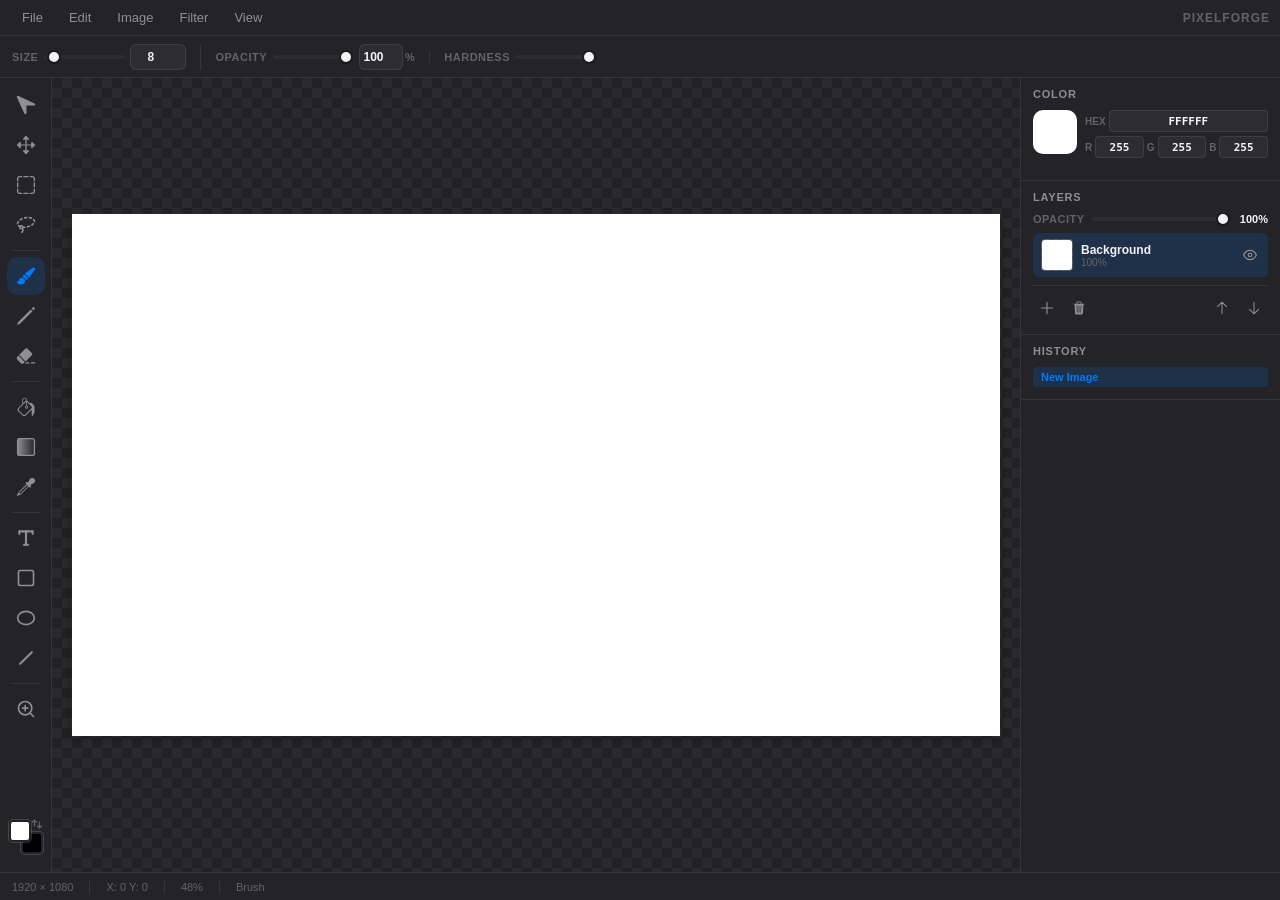
==== commit eba76df5: "Add files via upload" ====
--- a/index.html
+++ b/index.html
@@ -25,11 +25,27 @@
       <button class="menu-action" onclick="doUndo()">Undo <span class="shortcut">Ctrl+Z</span></button>
       <button class="menu-action" onclick="doRedo()">Redo <span class="shortcut">Ctrl+Y</span></button>
       <div class="menu-sep"></div>
+      <button class="menu-action" onclick="doCopy()">Copy <span class="shortcut">Ctrl+C</span></button>
+      <button class="menu-action" onclick="doPaste()">Paste <span class="shortcut">Ctrl+V</span></button>
+      <div class="menu-sep"></div>
       <button class="menu-action" onclick="selectAll()">Select All <span class="shortcut">Ctrl+A</span></button>
       <button class="menu-action" onclick="clearSelection()">Deselect <span class="shortcut">Ctrl+D</span></button>
       <div class="menu-sep"></div>
       <button class="menu-action" onclick="deleteSelection()">Delete Selection <span class="shortcut">Del</span></button>
       <button class="menu-action" onclick="cropToSelection()">Crop to Selection</button>
+    </div>
+  </div>
+  <div class="menu-item" data-menu="image">Image
+    <div class="menu-dropdown" id="menu-image">
+      <button class="menu-action" onclick="openResizeDialog()">Resize Image</button>
+      <button class="menu-action" onclick="openCanvasSizeDialog()">Canvas Size</button>
+      <div class="menu-sep"></div>
+      <button class="menu-action" onclick="flipHorizontal()">Flip Horizontal</button>
+      <button class="menu-action" onclick="flipVertical()">Flip Vertical</button>
+      <div class="menu-sep"></div>
+      <button class="menu-action" onclick="rotateCW()">Rotate 90° CW</button>
+      <button class="menu-action" onclick="rotateCCW()">Rotate 90° CCW</button>
+      <button class="menu-action" onclick="rotate180()">Rotate 180°</button>
     </div>
   </div>
   <div class="menu-item" data-menu="filter">Filter
@@ -347,6 +363,61 @@
 <input type="file" id="fileInput" accept="image/*">
 
 
+<!-- ═══════════════════ BRUSH CURSOR ═══════════════════ -->
+<div id="brushCursor"></div>
+
+<!-- ═══════════════════ RESIZE IMAGE MODAL ═══════════════════ -->
+<div class="modal-overlay" id="resizeImageModal">
+  <div class="modal">
+    <div class="modal-title">Resize Image</div>
+    <div class="modal-row">
+      <span class="modal-label">Width</span>
+      <input type="number" class="modal-input" id="resizeW" value="1920" min="1" max="16384">
+    </div>
+    <div class="modal-row">
+      <span class="modal-label">Height</span>
+      <input type="number" class="modal-input" id="resizeH" value="1080" min="1" max="16384">
+    </div>
+    <div class="modal-row">
+      <label class="opt-checkbox-label" style="margin-left:80px">
+        <input type="checkbox" id="resizeConstrain" checked>
+        <span>Constrain proportions</span>
+      </label>
+    </div>
+    <div class="modal-buttons">
+      <button class="modal-btn" onclick="closeModal('resizeImageModal')">Cancel</button>
+      <button class="modal-btn primary" onclick="applyResizeImage()">Resize</button>
+    </div>
+  </div>
+</div>
+
+<!-- ═══════════════════ CANVAS SIZE MODAL ═══════════════════ -->
+<div class="modal-overlay" id="canvasSizeModal">
+  <div class="modal">
+    <div class="modal-title">Canvas Size</div>
+    <div class="modal-row">
+      <span class="modal-label">Width</span>
+      <input type="number" class="modal-input" id="canvasSizeW" value="1920" min="1" max="16384">
+    </div>
+    <div class="modal-row">
+      <span class="modal-label">Height</span>
+      <input type="number" class="modal-input" id="canvasSizeH" value="1080" min="1" max="16384">
+    </div>
+    <div class="modal-row">
+      <span class="modal-label">Anchor</span>
+      <div class="anchor-grid" id="anchorGrid">
+        <button class="anchor-btn" data-anchor="tl"></button><button class="anchor-btn" data-anchor="tc"></button><button class="anchor-btn" data-anchor="tr"></button>
+        <button class="anchor-btn" data-anchor="ml"></button><button class="anchor-btn active" data-anchor="mc"></button><button class="anchor-btn" data-anchor="mr"></button>
+        <button class="anchor-btn" data-anchor="bl"></button><button class="anchor-btn" data-anchor="bc"></button><button class="anchor-btn" data-anchor="br"></button>
+      </div>
+    </div>
+    <div class="modal-buttons">
+      <button class="modal-btn" onclick="closeModal('canvasSizeModal')">Cancel</button>
+      <button class="modal-btn primary" onclick="applyCanvasSize()">Apply</button>
+    </div>
+  </div>
+</div>
+
 <!-- ═══════════════════ COLOR PICKER FLOATING PANEL ═══════════════════ -->
 <div class="cp-panel" id="colorPickerPanel">
   <div class="cp-titlebar" id="cpTitlebar">
--- a/style.css
+++ b/style.css
@@ -862,6 +862,42 @@
 input[type="file"] { display: none; }
 .color-preview-swatch { cursor: pointer; }
 
+/* ══════════════════ BRUSH CURSOR ══════════════════ */
+#brushCursor {
+  position: fixed;
+  pointer-events: none;
+  z-index: 150;
+  border: 1.5px solid rgba(255,255,255,0.8);
+  border-radius: 50%;
+  box-shadow: 0 0 0 1px rgba(0,0,0,0.35);
+  display: none;
+  will-change: transform;
+}
+
+/* ══════════════════ ANCHOR GRID ══════════════════ */
+.anchor-grid {
+  display: grid;
+  grid-template-columns: repeat(3, 22px);
+  grid-template-rows: repeat(3, 22px);
+  gap: 2px;
+}
+
+.anchor-btn {
+  width: 22px;
+  height: 22px;
+  border-radius: 3px;
+  border: 1px solid var(--border-strong);
+  background: var(--bg);
+  cursor: pointer;
+  outline: none;
+  padding: 0;
+}
+.anchor-btn:hover { background: var(--bg-hover); }
+.anchor-btn.active {
+  background: var(--accent);
+  border-color: var(--accent);
+}
+
 /* ══════════════════ COLOR PICKER PANEL ══════════════════ */
 .cp-panel {
   display: none;
